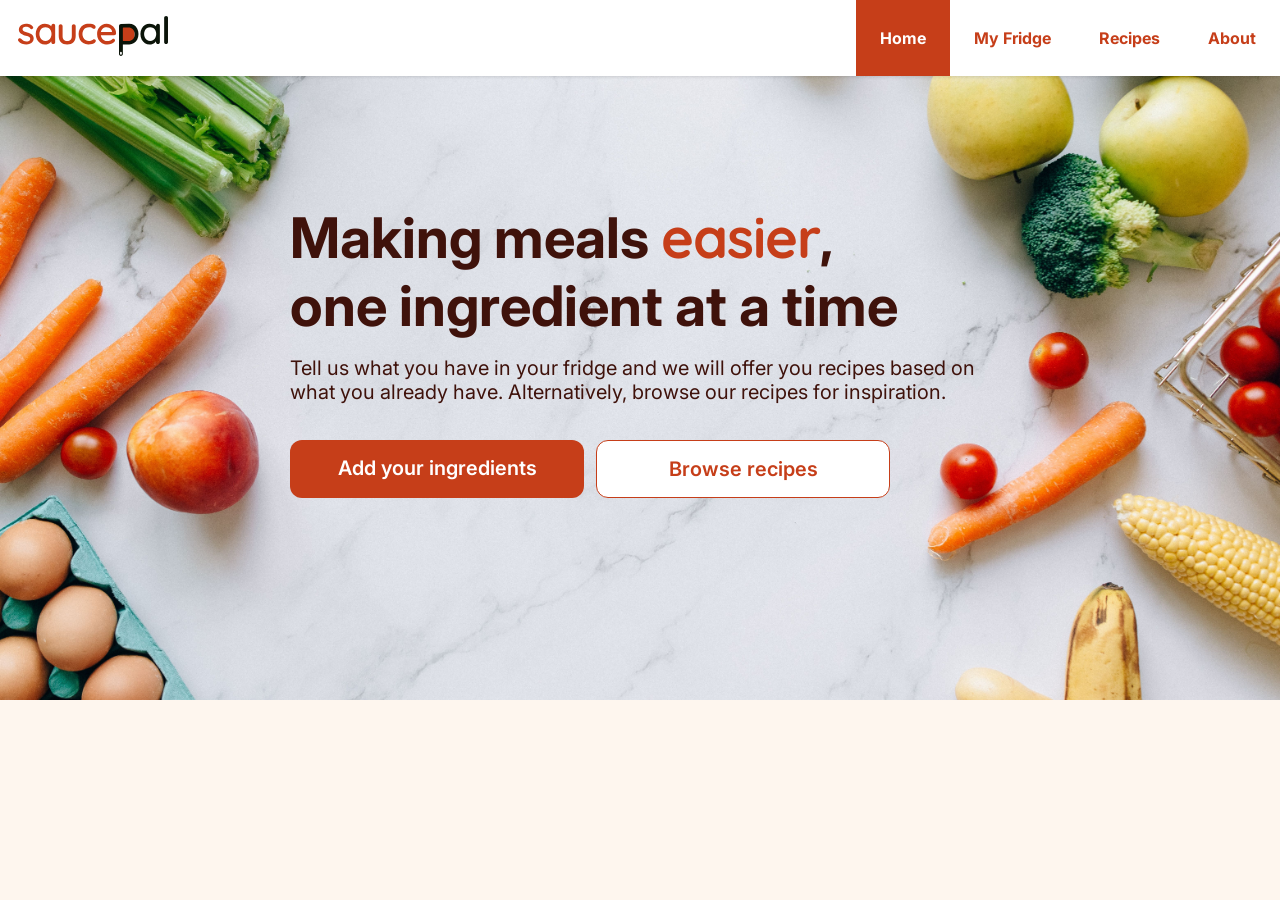
==== index.html @ d6845b82 "recipes and meal pages added and js files for these" ====
<!doctype html>
<html lang="en">
  <head>
    <link rel="preconnect" href="https://fonts.googleapis.com" />
    <link rel="preconnect" href="https://fonts.gstatic.com" crossorigin />
    <link
      href="https://fonts.googleapis.com/css2?family=Fredoka:wght@300..700&family=Inter:ital,opsz,wght@0,14..32,100..900;1,14..32,100..900&family=Patrick+Hand&family=Quicksand:wght@300..700&display=swap"
      rel="stylesheet"
    />

    <title>Saucepal</title>
    <link rel="icon" type="image/x-icon" href="images/saucepal-favicon.png" />
    <link rel="stylesheet" href="styles.css" />
    <meta name="viewport" content="width=device-width, initial-scale=1.0" />
  </head>

  <body>
    <!-- MENU -->
    <header class="menu">
      <div class="menu-container">
        <a class="logo-container" href="index.html">
          <img
            class="logo"
            src="images/saucepal-logo.svg"
            alt="Saucepal home"
          />
        </a>
        <ul class="menu-links">
          <li class="menu-element active">
            <a href="index.html" aria-current="page">Home</a>
          </li>
          <li class="menu-element menu-link">
            <a href="fridge.html">My Fridge</a>
          </li>
          <li class="menu-element">Recipes</li>
          <li class="menu-element">About</li>
        </ul>
      </div>
    </header>
    <!-- HERO BANNER -->
    <!--Image source: https://www.pexels.com/photo/assorted-fruits-and-vegetables-on-a-marble-top-8939514/-->
    <section class="hero-banner">
      <div class="hero-content">
        <h1>
          Making meals <span class="handwritten">easier</span>, <br />
          one ingredient at a time
        </h1>
        <p class="description">
          Tell us what you have in your fridge and we will offer you recipes
          based on what you already have. Alternatively, browse our recipes for
          inspiration.
        </p>
        <div class="button-container">
          <a class="primary-button" href="fridge.html">Add your ingredients</a>
          <a
            class="secondary-button"
            href="https://youtu.be/dQw4w9WgXcQ?si=JjKWwc1chNcczQUa"
            target="_blank"
            >Browse recipes</a
          >
        </div>
      </div>
    </section>
  </body>
</html>
---- styles.css ----
*,
*::before,
*::after {
  box-sizing: border-box;
  margin: 0;
  padding: 0;
}

:root {
  --page-background-color: #fef6ee;
  --white: #ffffff;
  --primary-color: #c63e19;
  --primary-darker-color: #762918;
  --primary-lighter-color: #f9d1af;
  --primary-lightest-color: #fcead8;
  --off-black: #3f120b;
  --light-gray: #dbdbdb;
  --field-bg: #fff;
  --field-border: var(--light-gray);
  --field-border-focus: #2b6cb0;
  --field-text: #1a1a1a;
  --label-text: var(--off-black);
  --error: #a22416;
  --icon-bg: var(--primary-lightest-color);
  --icon-color: var(--primary-darker-color);
}

:root[data-theme="dark"] {
  --field-bg: #21242a;
  --field-border: #4a4f58;
  --field-border-focus: #7fb0e8;
  --field-text: #eceff4;
  --label-text: #b9bec7;
  --icon-bg: #4a1d12;
  --icon-color: #f9d1af;
}

[hidden] {
  display: none !important;
}

html {
  scroll-behavior: smooth;
}

h1,
h2,
h3,
h4 {
  font-weight: 700;
}

label {
  display: block;
  margin-bottom: 0.35rem;
  font-size: 0.9rem;
  font-weight: 600;
  color: var(--label-text);
}

input,
select,
textarea {
  display: block;
  width: 100%;
  padding: 0.85rem;
  font: inherit;
  font-size: 1rem;
  color: var(--field-text);
  background: var(--field-bg);
  border: 1px solid var(--field-border);
  border-radius: 8px;
  margin-bottom: 0.35rem;
}

.input-error {
  border: 2px solid var(--error);
}

.form-intro-container {
  display: grid;
  grid-template-columns: repeat(auto-fit, minmax(180px, 1fr));
  padding: 60px 0 20px 0;
}

.fridge-svg img {
  max-width: 350px;
}

.fridge-svg {
  margin: 0 auto;
}

#fridge-count {
  margin-top: 1.5rem;
}

.fridge-header {
  display: flex;
  justify-content: space-between;
  align-items: center;
  margin-top: 1.5rem;
}

.fridge-header #fridge-count {
  margin-top: 0;
}

.fridge-header .secondary-button {
  padding: 8px 20px;
  font-size: 1rem;
}

body {
  background-color: var(--page-background-color);
  font-family: "Inter", sans-serif;
  font-weight: 400;
  font-style: normal;
  color: var(--off-black);
}

p {
  margin: 0 0 12px 0;
}

.description {
  margin: 0 0 20px 0;
  font-size: 1.25rem;
}

.form-intro p {
  margin: 12px 0 36px 0;
}

form {
  background-color: var(--white);
  width: 100%;
  border-radius: 20px 0 0 20px;
  padding: 60px;
  height: fit-content;
}

form input {
  display: block;
  width: 100%;
  box-sizing: border-box;
}

.form-error {
  color: var(--error);
  display: none;
  font-size: 0.875rem;
}

.page-header-dark {
  background-color: var(--primary-darker-color);
}

.page-header-dark .page-wrapper {
  padding-bottom: 40px;
}

.fridge-element .page-wrapper {
  padding-top: 20px;
}

.page-header-dark h1,
.page-header-dark h2,
.page-header-dark p {
  color: white;
}

.page-header-dark span {
  color: var(--primary-lighter-color);
}

.page-wrapper {
  padding: 100px;
  width: 80%;
  margin: 0 auto;
}

h1 {
  font-size: 3.5rem;
  margin-bottom: 16px;
}

a {
  text-decoration: underline;
  color: var(--primary-color);
}

a:hover {
  color: var(--primary-darker-color);
}

.button-container {
  display: grid;
  grid-template-columns: repeat(auto-fit, minmax(280px, 1fr));
  max-width: 600px;
  grid-gap: 12px;
  margin: 36px 0 0 0;
}

.error-button {
  display: inline-block;
  text-decoration: none;
  font-weight: 600;
  font-style: normal;
  text-align: center;
  padding: 8px 20px;
  background-color: var(--white);
  border-radius: 12px;
  font-size: 1rem;
  color: var(--error);
  border: 1.5px solid var(--error);
  transition: 0.6s ease;
}

.error-button:hover {
  background-color: var(--error);
  color: var(--white);
  cursor: pointer;
}

.error-button:focus-visible {
  outline: 3px solid var(--field-border-focus);
}

.primary-button {
  display: inline-block;
  text-decoration: none;
  font-weight: 600;
  font-style: normal;
  text-align: center;
  padding: 16px 36px;
  background-color: var(--primary-color);
  border-radius: 12px;
  font-size: 1.25rem;
  color: var(--white);
  border: none;
  transition: 0.6s ease;
}

.primary-button:hover {
  background-color: var(--primary-darker-color);
  color: var(--white);
  cursor: pointer;
}

.secondary-button {
  display: inline-block;
  text-decoration: none;
  font-weight: 600;
  font-style: normal;
  text-align: center;
  padding: 16px 36px;
  background-color: var(--white);
  border-radius: 12px;
  font-size: 1.25rem;
  color: var(--primary-color);
  border: 1.5px solid var(--primary-color);
  transition: 0.6s ease;
}

.secondary-button:hover {
  background-color: var(--primary-lighter-color);
  border: 1.5px solid var(--primary-darker-color);
  color: var(--primary-darker-color);
  cursor: pointer;
}

.shelf .secondary-button {
  padding: 8px 20px;
  font-size: 1rem;
}

.grid-container {
  display: grid;
  grid-template-columns: repeat(auto-fit, minmax(280px, 1fr));
  grid-gap: 24px;
  width: 100%;
}

.photo-container {
  text-align: center;
}

span.handwritten {
  font-family: "Quicksand", sans-serif;
  letter-spacing: -1px;
  color: var(--primary-color);
}

span.required {
  font-weight: 400;
  color: var(--error);
}

.menu-container {
  display: flex;
  align-items: stretch;
  justify-content: space-between;
  margin: 0 auto;
  background-color: var(--white);
  position: fixed;
  top: 0;
  z-index: 10;
  width: 100%;
  box-shadow: 0 1px 3px rgb(0 0 0 / 0.12);
}

ul.menu-links {
  align-items: center;
  display: flex;
  flex-wrap: nowrap;
  list-style-type: none;
}

/* https://www.w3schools.com/howto/howto_js_active_element.asp */

li.menu-element {
  font-weight: 700;
  font-size: 1rem;
  padding: 16px 24px;
  height: 100%;
  color: var(--primary-color);
  transition: all 0.6s ease;
  display: flex;
  align-items: center;
  cursor: pointer;
}

li.menu-element:hover,
li.menu-element.active {
  background-color: Var(--primary-color);
  color: var(--white);
}

.logo-container {
  padding: 16px 18px;
}

.logo {
  width: 150px;
}

.hero-banner {
  background-image: url("images/hero-banner.jpg");
  background-position: center;
  background-repeat: no-repeat;
  background-size: cover;
  min-height: 700px;
  padding: 100px;
  align-content: center;
}

.hero-content {
  max-width: 700px;
  margin: 0 auto;
  align-items: center;
}

.form-container {
  display: grid;
  grid-template-columns: repeat(auto-fit, minmax(300px, 1fr));
  width: 100%;
}

.media {
  position: relative;
  overflow: hidden;
  background-image: url(images/form-image.jpg);
  inset: 0;
  background-position: center;
  background-size: cover;
  border-radius: 0 20px 20px 0;
}

#animate {
  width: 150px;
  height: 80px;
  position: absolute;
  background-image: url(images/pepper.png);
  display: none;
  bottom: 0;
  left: 0;
}

.media img {
  position: relative;
  inset: 0;
  width: 100%;
  height: 100%;
  object-fit: cover;
  border-radius: 0 20px 20px 0;
}

@media (max-width: 65.5em) {
  .page-wrapper {
    padding: 60px 20px;
  }
}

@media (max-width: 73em) {
  .fridge-svg {
    display: none;
  }
}

@media (max-width: 40em) {
  form {
    border-radius: 20px;
  }
}

@media (max-width: 25em) {
  .page-wrapper {
    padding: 30px;
    width: 100%;
  }

  .hero-banner {
    padding: 20px;
    min-height: 650px;
  }
  .hero-banner {
    background-position: left;
    background-color: rgba(255, 255, 255, 0.6);
    background-blend-mode: lighten;
  }
  .hero-content {
    padding-top: 50px;
  }
  h1 {
    font-size: 2rem;
  }

  .my-fridge .page-wrapper {
    padding: 0px;
  }
  form {
    border-radius: 0px;
  }
}

/* ---------- Menu links ---------- */
li.menu-link {
  padding: 0;
}

.menu-link a {
  display: flex;
  align-items: center;
  height: 100%;
  padding: 16px 24px;
  color: inherit;
  text-decoration: none;
}

.menu-link a[aria-current="page"] {
  box-shadow: inset 0 -3px 0 var(--primary-color);
}

li.menu-element a {
  color: inherit;
  text-decoration: none;
}

.menu-link a:focus-visible,
.logo-container:focus-visible {
  outline: 3px solid var(--field-border-focus);
  outline-offset: -3px;
}

.logo-container {
  display: block;
}

.toast {
  position: fixed;
  left: 50%;
  bottom: 24px;
  z-index: 20;
  padding: 14px 24px;
  border-radius: 12px;
  background-color: var(--off-black);
  color: var(--white);
  font-weight: 600;
  box-shadow: 0 4px 12px rgb(0 0 0 / 0.2);
  opacity: 0;
  pointer-events: none;
  transform: translate(-50%, 16px);
  transition:
    opacity 0.3s ease,
    transform 0.3s ease;
}

.toast:empty {
  padding: 0;
}

.toast-visible {
  opacity: 1;
  transform: translate(-50%, 0);
}

.quick-add {
  display: grid;
  grid-template-columns: repeat(auto-fit, minmax(200px, 1fr));
  column-gap: 12px;
  align-items: start;
  padding: 24px;
  border-radius: 20px;
  grid-gap: 12px;
}

.quick-add .field {
  flex: 1;
}

.quick-add .primary-button {
  margin-top: 1.45rem;
  padding: 1rem 1.5rem;
  font-size: 1rem;
}

.shelf {
  background-color: var(--white);
  border-radius: 20px;
  padding: 24px;
  margin-top: 24px;
}

.shelf li {
  display: flex;
  justify-content: space-between;
  padding: 12px 0;
  border-bottom: 1px solid var(--light-gray);
  list-style: none;
}

@media (prefers-reduced-motion: reduce) {
  .toast {
    transition: opacity 0.3s ease;
    transform: translate(-50%, 0);
  }
}

.fridge-page .page-wrapper {
  max-width: 1100px;
  margin: 0 auto;
}

.fridge-empty {
  background-color: var(--white);
  border-radius: 20px;
  padding: 40px;
  margin-top: 1.5rem;
  text-align: center;
}

.fridge-empty h4 {
  margin-bottom: 0.5rem;
}

.fridge-empty p {
  margin: 0;
}

.icon-with-background {
  display: inline-flex;
  align-items: center;
  justify-content: center;
  width: 64px;
  height: 64px;
  border-radius: 50%;
  background-color: var(--icon-bg);
  color: var(--icon-color);
  margin-bottom: 1rem;
}

.item-icon {
  width: 40px;
  height: 40px;
  margin-bottom: 0;
  flex-shrink: 0;
}

.item-icon svg {
  width: 20px;
  height: 20px;
}

.item-info {
  display: flex;
  align-items: center;
  gap: 12px;
}

.shelf li {
  align-items: center;
}

.fridge-list {
  list-style: none;
  display: grid;
  grid-template-columns: repeat(auto-fill, minmax(260px, 1fr));
  gap: 16px;
}

.fridge-item {
  display: flex;
  flex-direction: column;
  gap: 16px;
  background-color: var(--white);
  border-radius: 20px;
  padding: 24px;
}

.fridge-item-name {
  font-size: 1.5rem;
}

.fridge-item-details {
  display: grid;
  grid-template-columns: auto 1fr;
  gap: 6px 16px;
  font-size: 0.95rem;
}

.fridge-item-details dt {
  font-weight: 600;
}

.text-button {
  align-self: flex-start;
  margin-top: auto;
  padding: 4px 0;
  background: none;
  border: none;
  font: inherit;
  font-weight: 600;
  color: var(--primary-color);
  text-decoration: underline;
  cursor: pointer;
}

.text-button:hover {
  color: var(--primary-darker-color);
}

.text-button:focus-visible,
.primary-button:focus-visible,
.secondary-button:focus-visible {
  outline: 3px solid var(--field-border-focus);
  outline-offset: 2px;
}

@media (max-width: 25em) {
  .fridge-page .page-wrapper {
    padding: 90px 20px 30px;
  }
}

.quantity-field {
  display: flex;
  border: 1px solid var(--field-border);
  border-radius: 8px;
  overflow: hidden;
  transition: 0.6s ease;
}

input:focus,
select:focus,
textarea:focus,
.quantity-field:focus-within {
  border-color: var(--field-border-focus);
  outline: 1.5px solid var(--field-border-focus);
}

.quantity-field select:hover {
  background-color: var(--primary-lightest-color);
}

.quantity-field input[type="number"],
.quantity-field select {
  border: none;
  border-radius: 0;
  margin: 0;
  box-shadow: none;
  background-color: transparent;
  font: inherit;
  transition: 0.6s ease;
}

.quantity-field input[type="number"] {
  flex: 1;
  width: auto;
  min-width: 0;
}

.quantity-field select {
  flex: 0 0 auto;
  width: auto;
  border-left: 1px solid var(--field-border);
  cursor: pointer;
}

.quantity-field input[type="number"]:focus,
.quantity-field select:focus {
  outline: none;
}

#category {
  cursor: pointer;
}

.field > input,
.field > select,
.quantity-field {
  height: 3.125rem;
}

.quantity-field input[type="number"],
.quantity-field select {
  height: 100%;
  padding-top: 0;
  padding-bottom: 0;
}

.shelf h2 {
  margin-bottom: 0.75rem;
}

.meal-image {
  width: 100%;
  max-width: 200px;
}

#clear-search {
  position: absolute;
  right: 0;
  top: 0;
}

.meal-search {
  position: relative;
}
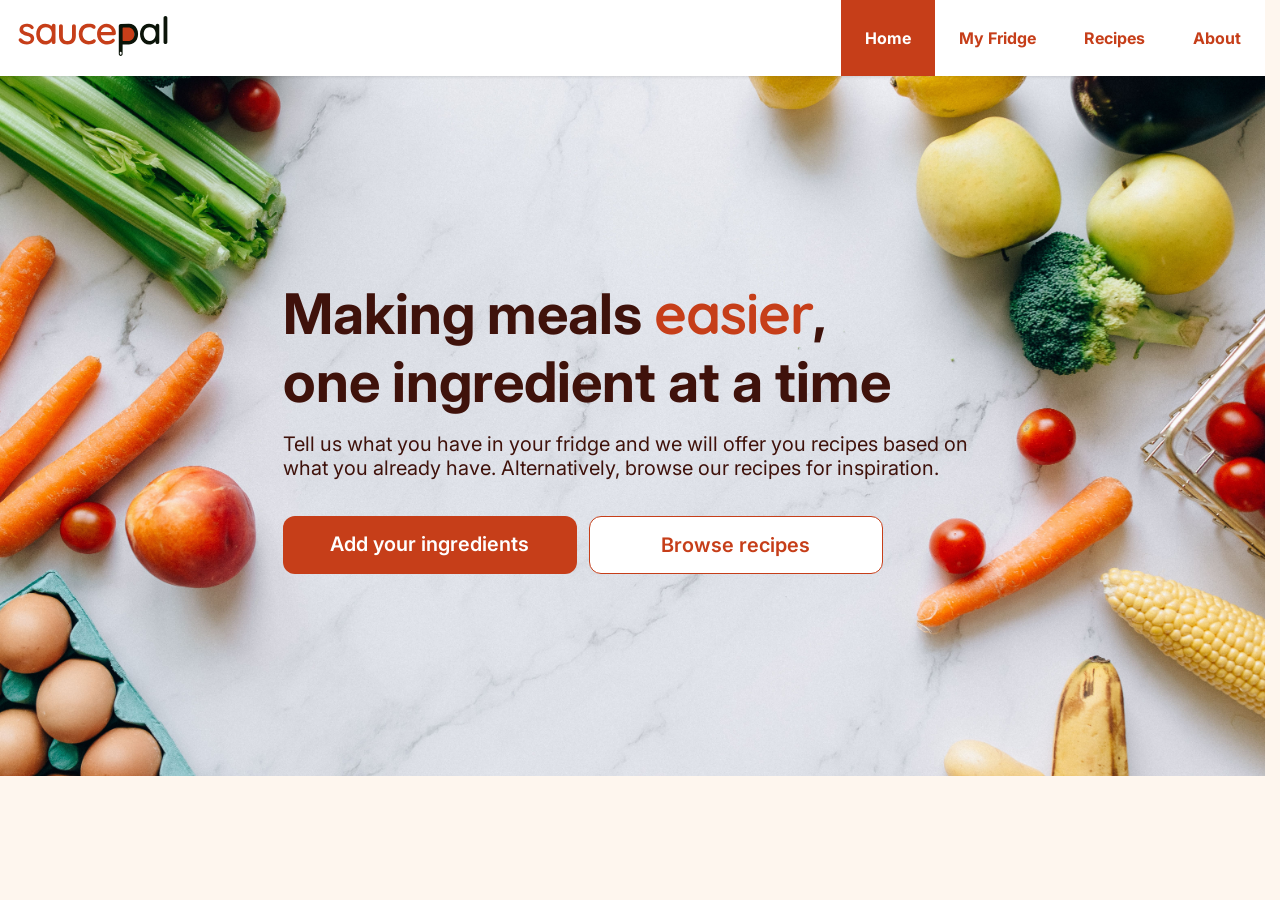
==== commit 18f7640a: "added about page and fixes some styling issues" ====
--- a/index.html
+++ b/index.html
@@ -29,11 +29,15 @@
           <li class="menu-element active">
             <a href="index.html" aria-current="page">Home</a>
           </li>
-          <li class="menu-element menu-link">
+          <li class="menu-element">
             <a href="fridge.html">My Fridge</a>
           </li>
-          <li class="menu-element">Recipes</li>
-          <li class="menu-element">About</li>
+          <li class="menu-element">
+            <a href="recipes.html">Recipes</a>
+          </li>
+          <li class="menu-element">
+            <a href="about.html">About</a>
+          </li>
         </ul>
       </div>
     </header>
--- a/styles.css
+++ b/styles.css
@@ -41,6 +41,8 @@
 
 html {
   scroll-behavior: smooth;
+  scrollbar-gutter: stable;
+  scroll-padding-top: 5rem;
 }
 
 h1,
@@ -297,29 +299,28 @@
   color: var(--error);
 }
 
+.menu {
+  position: sticky;
+  top: 0;
+  z-index: 10;
+}
+
 .menu-container {
   display: flex;
   align-items: stretch;
   justify-content: space-between;
-  margin: 0 auto;
   background-color: var(--white);
-  position: fixed;
-  top: 0;
-  z-index: 10;
-  width: 100%;
   box-shadow: 0 1px 3px rgb(0 0 0 / 0.12);
 }
 
-ul.menu-links {
-  align-items: center;
+.menu-links {
+  align-items: stretch;
   display: flex;
   flex-wrap: nowrap;
   list-style-type: none;
 }
 
-/* https://www.w3schools.com/howto/howto_js_active_element.asp */
-
-li.menu-element {
+.menu-element a {
   font-weight: 700;
   font-size: 1rem;
   padding: 16px 24px;
@@ -329,11 +330,13 @@
   display: flex;
   align-items: center;
   cursor: pointer;
-}
-
-li.menu-element:hover,
-li.menu-element.active {
-  background-color: Var(--primary-color);
+  text-decoration: none;
+}
+
+.menu-element a:hover,
+.menu-element a:focus-visible,
+.menu-element.active a {
+  background-color: var(--primary-color);
   color: var(--white);
 }
 
@@ -343,6 +346,7 @@
 
 .logo {
   width: 150px;
+  height: 40px;
 }
 
 .hero-banner {
@@ -460,11 +464,6 @@
 
 .menu-link a[aria-current="page"] {
   box-shadow: inset 0 -3px 0 var(--primary-color);
-}
-
-li.menu-element a {
-  color: inherit;
-  text-decoration: none;
 }
 
 .menu-link a:focus-visible,
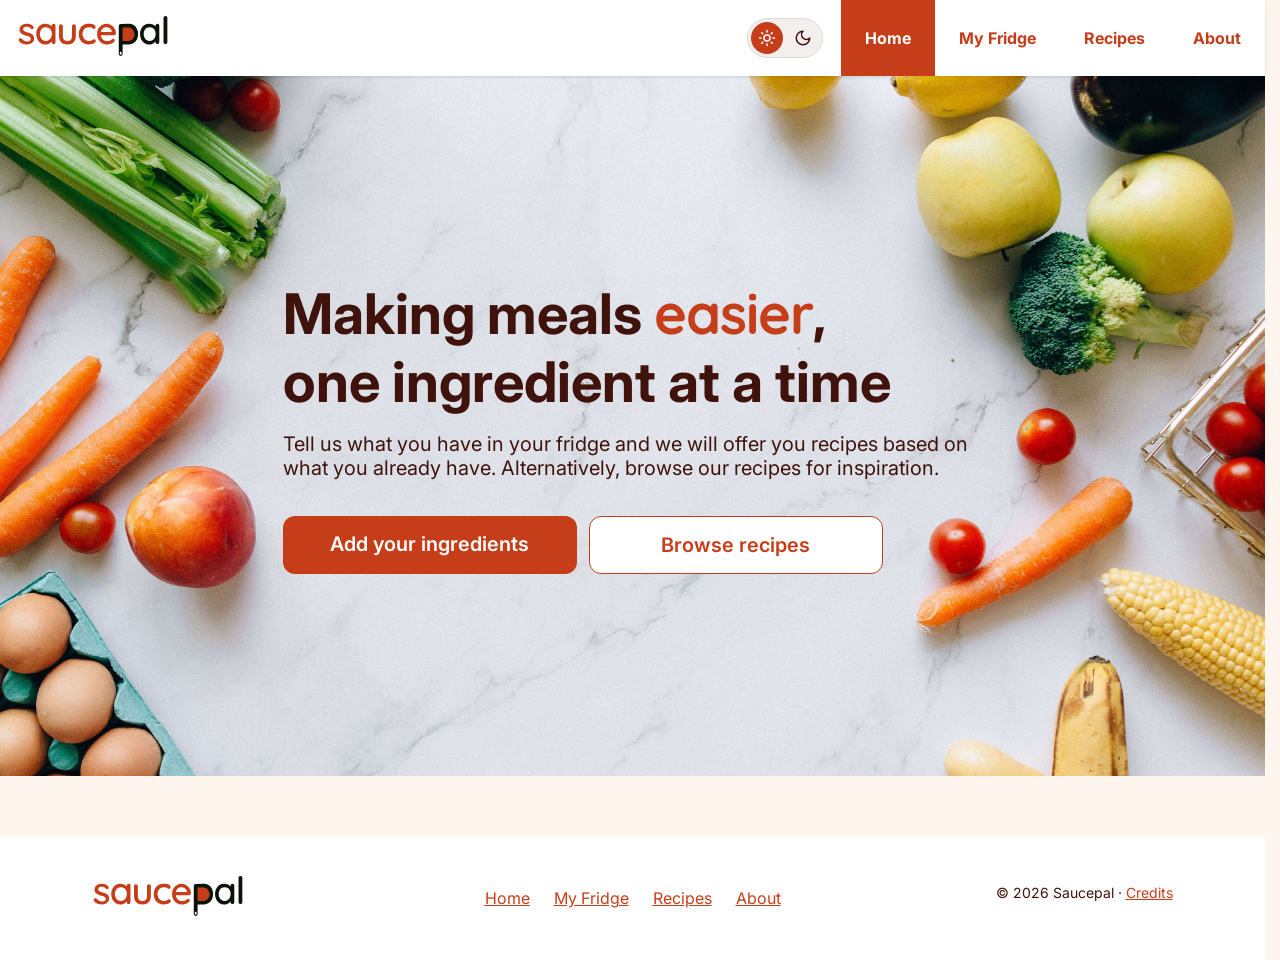
==== commit 93c19d38: "added dark mode" ====
--- a/index.html
+++ b/index.html
@@ -10,6 +10,7 @@
 
     <title>Saucepal</title>
     <link rel="icon" type="image/x-icon" href="images/saucepal-favicon.png" />
+    <script src="shared.js"></script>
     <link rel="stylesheet" href="styles.css" />
     <meta name="viewport" content="width=device-width, initial-scale=1.0" />
   </head>
@@ -20,12 +21,67 @@
       <div class="menu-container">
         <a class="logo-container" href="index.html">
           <img
-            class="logo"
+            class="logo logo-light"
             src="images/saucepal-logo.svg"
-            alt="Saucepal home"
+            alt="Saucepal"
+          />
+          <img
+            class="logo logo-dark"
+            src="images/saucepal-logo-dark.svg"
+            alt="Saucepal"
           />
         </a>
         <ul class="menu-links">
+          <!--light / dark mode switch-->
+          <button
+            type="button"
+            id="theme-toggle"
+            class="theme-toggle"
+            role="switch"
+            aria-checked="false"
+            aria-label="Dark mode"
+          >
+            <span class="toggle-icon icon-sun">
+              <svg
+                xmlns="http://www.w3.org/2000/svg"
+                width="18"
+                height="18"
+                viewBox="0 0 24 24"
+                fill="none"
+                stroke="currentColor"
+                stroke-width="2"
+                stroke-linecap="round"
+                stroke-linejoin="round"
+                aria-hidden="true"
+              >
+                <circle cx="12" cy="12" r="4" />
+                <path d="M12 2v2" />
+                <path d="M12 20v2" />
+                <path d="m4.93 4.93 1.41 1.41" />
+                <path d="m17.66 17.66 1.41 1.41" />
+                <path d="M2 12h2" />
+                <path d="M20 12h2" />
+                <path d="m6.34 17.66-1.41 1.41" />
+                <path d="m19.07 4.93-1.41 1.41" />
+              </svg>
+            </span>
+            <span class="toggle-icon icon-moon">
+              <svg
+                xmlns="http://www.w3.org/2000/svg"
+                width="18"
+                height="18"
+                viewBox="0 0 24 24"
+                fill="none"
+                stroke="currentColor"
+                stroke-width="2"
+                stroke-linecap="round"
+                stroke-linejoin="round"
+                aria-hidden="true"
+              >
+                <path d="M12 3a6 6 0 0 0 9 9 9 9 0 1 1-9-9Z" />
+              </svg>
+            </span>
+          </button>
           <li class="menu-element active">
             <a href="index.html" aria-current="page">Home</a>
           </li>
@@ -65,5 +121,34 @@
         </div>
       </div>
     </section>
+    <footer class="site-footer">
+      <div class="page-wrapper footer-content">
+        <div>
+          <img
+            class="logo logo-light"
+            src="images/saucepal-logo.svg"
+            alt="Saucepal"
+          />
+          <img
+            class="logo logo-dark"
+            src="images/saucepal-logo-dark.svg"
+            alt="Saucepal"
+          />
+        </div>
+
+        <nav aria-label="Footer">
+          <ul class="footer-links">
+            <li><a href="index.html">Home</a></li>
+            <li><a href="fridge.html">My Fridge</a></li>
+            <li><a href="recipes.html">Recipes</a></li>
+            <li><a href="about.html">About</a></li>
+          </ul>
+        </nav>
+
+        <p class="footer-credits">
+          © 2026 Saucepal · <a href="about.html#credits">Credits</a>
+        </p>
+      </div>
+    </footer>
   </body>
 </html>
--- a/styles.css
+++ b/styles.css
@@ -13,6 +13,8 @@
   --primary-darker-color: #762918;
   --primary-lighter-color: #f9d1af;
   --primary-lightest-color: #fcead8;
+  --primary-gray: #ede3e0;
+  --primary-lightest-gray: #f4efee;
   --off-black: #3f120b;
   --light-gray: #dbdbdb;
   --field-bg: #fff;
@@ -23,16 +25,65 @@
   --error: #a22416;
   --icon-bg: var(--primary-lightest-color);
   --icon-color: var(--primary-darker-color);
+  --page-bg: var(--page-background-color);
+  --surface: var(--white);
+  --text: var(--off-black);
+  --link: var(--primary-color);
+  --link-hover: var(--primary-darker-color);
+  --border: var(--light-gray);
+  --muted-surface: var(--primary-lightest-gray);
+  --hover-surface: var(--primary-lightest-color);
+  --toast-bg: var(--off-black);
+  --toast-text: var(--white);
+  --image-placeholder: var(--primary-gray);
+}
+
+@media (prefers-color-scheme: dark) {
+  :root:not([data-theme="light"]) {
+    color-scheme: dark;
+    --page-bg: #1c1210;
+    --surface: #2a1c18;
+    --muted-surface: #23171a;
+    --hover-surface: #3a2620;
+    --text: #f4e9e4;
+    --link: #f2865f;
+    --link-hover: #f9d1af;
+    --border: #4a3a35;
+    --error: #ff8a80;
+    --field-bg: #1f1512;
+    --field-border: #5a4741;
+    --field-border-focus: #7fb0e8;
+    --field-text: #f4e9e4;
+    --label-text: #e3d6d1;
+    --icon-bg: #4a1d12;
+    --icon-color: #f9d1af;
+    --toast-bg: #f4e9e4;
+    --toast-text: #3f120b;
+    --image-placeholder: #3a2620;
+  }
 }
 
 :root[data-theme="dark"] {
-  --field-bg: #21242a;
-  --field-border: #4a4f58;
+  color-scheme: dark;
+  --page-bg: #1c1210;
+  --surface: #2a1c18;
+  --muted-surface: #23171a;
+  --hover-surface: #3a2620;
+  --text: #f4e9e4;
+  --link: #f2865f;
+  --link-hover: #f9d1af;
+  --border: #4a3a35;
+  --error: #ff8a80;
+  --field-bg: #1f1512;
+  --field-border: #5a4741;
   --field-border-focus: #7fb0e8;
-  --field-text: #eceff4;
-  --label-text: #b9bec7;
+  --field-text: #f4e9e4;
+  --label-text: #e3d6d1;
   --icon-bg: #4a1d12;
   --icon-color: #f9d1af;
+  --toast-bg: #f4e9e4;
+  --toast-text: #3f120b;
+  --image-placeholder: #3a2620;
 }
 
 [hidden] {
@@ -82,14 +133,14 @@
 .form-intro-container {
   display: grid;
   grid-template-columns: repeat(auto-fit, minmax(180px, 1fr));
-  padding: 60px 0 20px 0;
-}
-
-.fridge-svg img {
-  max-width: 350px;
-}
-
-.fridge-svg {
+  padding: 30px 0 20px 0;
+}
+
+.header-svg img {
+  max-width: 250px;
+}
+
+.header-svg {
   margin: 0 auto;
 }
 
@@ -101,7 +152,6 @@
   display: flex;
   justify-content: space-between;
   align-items: center;
-  margin-top: 1.5rem;
 }
 
 .fridge-header #fridge-count {
@@ -114,11 +164,11 @@
 }
 
 body {
-  background-color: var(--page-background-color);
+  background-color: var(--page-bg);
   font-family: "Inter", sans-serif;
   font-weight: 400;
   font-style: normal;
-  color: var(--off-black);
+  color: var(--text);
 }
 
 p {
@@ -131,11 +181,11 @@
 }
 
 .form-intro p {
-  margin: 12px 0 36px 0;
+  margin: 12px 0;
 }
 
 form {
-  background-color: var(--white);
+  background-color: var(--surface);
   width: 100%;
   border-radius: 20px 0 0 20px;
   padding: 60px;
@@ -158,8 +208,8 @@
   background-color: var(--primary-darker-color);
 }
 
-.page-header-dark .page-wrapper {
-  padding-bottom: 40px;
+.page-header-light {
+  background-color: var(--muted-surface);
 }
 
 .fridge-element .page-wrapper {
@@ -176,10 +226,12 @@
   color: var(--primary-lighter-color);
 }
 
-.page-wrapper {
-  padding: 100px;
-  width: 80%;
+.page-wrapper,
+.category-wrapper {
+  width: 100%;
+  max-width: 1200px;
   margin: 0 auto;
+  padding: 40px clamp(20px, 5vw, 60px);
 }
 
 h1 {
@@ -189,11 +241,11 @@
 
 a {
   text-decoration: underline;
-  color: var(--primary-color);
+  color: var(--link);
 }
 
 a:hover {
-  color: var(--primary-darker-color);
+  color: var(--link-hover);
 }
 
 .button-container {
@@ -211,7 +263,7 @@
   font-style: normal;
   text-align: center;
   padding: 8px 20px;
-  background-color: var(--white);
+  background-color: var(--surface);
   border-radius: 12px;
   font-size: 1rem;
   color: var(--error);
@@ -221,7 +273,7 @@
 
 .error-button:hover {
   background-color: var(--error);
-  color: var(--white);
+  color: var(--surface);
   cursor: pointer;
 }
 
@@ -257,18 +309,18 @@
   font-style: normal;
   text-align: center;
   padding: 16px 36px;
-  background-color: var(--white);
+  background-color: var(--surface);
   border-radius: 12px;
   font-size: 1.25rem;
-  color: var(--primary-color);
-  border: 1.5px solid var(--primary-color);
+  color: var(--link);
+  border: 1.5px solid var(--link);
   transition: 0.6s ease;
 }
 
 .secondary-button:hover {
-  background-color: var(--primary-lighter-color);
-  border: 1.5px solid var(--primary-darker-color);
-  color: var(--primary-darker-color);
+  background-color: var(--hover-surface);
+  border: 1.5px solid var(--link-hover);
+  color: var(--link-hover);
   cursor: pointer;
 }
 
@@ -288,10 +340,19 @@
   text-align: center;
 }
 
-span.handwritten {
+span.handwritten,
+.handwritten {
   font-family: "Quicksand", sans-serif;
   letter-spacing: -1px;
-  color: var(--primary-color);
+  color: var(--link);
+}
+
+.meal-name-handwritten {
+  text-transform: uppercase;
+  font-size: 3rem;
+  font-family: "Quicksand", sans-serif;
+  letter-spacing: -1px;
+  color: var(--link);
 }
 
 span.required {
@@ -309,7 +370,7 @@
   display: flex;
   align-items: stretch;
   justify-content: space-between;
-  background-color: var(--white);
+  background-color: var(--surface);
   box-shadow: 0 1px 3px rgb(0 0 0 / 0.12);
 }
 
@@ -325,7 +386,7 @@
   font-size: 1rem;
   padding: 16px 24px;
   height: 100%;
-  color: var(--primary-color);
+  color: var(--link);
   transition: all 0.6s ease;
   display: flex;
   align-items: center;
@@ -400,14 +461,189 @@
   border-radius: 0 20px 20px 0;
 }
 
-@media (max-width: 65.5em) {
-  .page-wrapper {
-    padding: 60px 20px;
-  }
+.item-actions {
+  display: flex;
+  align-items: center;
+  gap: 12px;
+  flex-shrink: 0;
+}
+
+.breadcrumb {
+  padding: 0 0.5rem;
+  font-size: 0.875rem;
+}
+
+.breadcrumb ol {
+  display: flex;
+  flex-wrap: wrap;
+  list-style: none;
+  margin: 0;
+  padding: 0;
+  align-items: end;
+}
+
+.breadcrumb li:not(:last-child)::after {
+  content: "";
+  display: inline-block;
+  width: 1em;
+  height: 1em;
+  margin: 0 0.25rem;
+  vertical-align: middle;
+  background-color: currentColor;
+  -webkit-mask: url("data:image/svg+xml,%3Csvg xmlns='http://www.w3.org/2000/svg' viewBox='0 0 24 24' fill='none' stroke='black' stroke-width='2' stroke-linecap='round' stroke-linejoin='round'%3E%3Cpath d='m9 18 6-6-6-6'/%3E%3C/svg%3E")
+    no-repeat center / contain;
+  mask: url("data:image/svg+xml,%3Csvg xmlns='http://www.w3.org/2000/svg' viewBox='0 0 24 24' fill='none' stroke='black' stroke-width='2' stroke-linecap='round' stroke-linejoin='round'%3E%3Cpath d='m9 18 6-6-6-6'/%3E%3C/svg%3E")
+    no-repeat center / contain;
+}
+
+.breadcrumb a {
+  text-decoration: underline;
+  font-weight: 400;
+  color: var(--link);
+}
+
+.breadcrumb span {
+  font-weight: 700;
+}
+
+.breadcrumb a:hover {
+  color: var(--link-hover);
+}
+
+.section-title {
+  margin-bottom: 20px;
+  text-transform: capitalize;
+}
+
+.category-list {
+  display: grid;
+  grid-template-columns: repeat(auto-fill, minmax(250px, 1fr));
+  margin: 0 auto;
+  grid-gap: 20px;
+}
+
+.category-list a {
+  display: block;
+  text-decoration: none;
+  border-radius: 20px;
+}
+
+.category-list a:focus-visible {
+  outline: 3px solid var(--field-border-focus);
+  outline-offset: 3px;
+}
+
+.category-list a:focus-visible img {
+  transform: scale(1.05);
+}
+
+.category-image {
+  overflow: hidden;
+}
+
+.category-card {
+  height: 100%;
+  display: flex;
+  flex-direction: column;
+  background-color: var(--surface);
+  border-radius: 20px;
+  overflow: hidden;
+  text-align: center;
+  box-shadow: rgba(0, 0, 0, 0.05) 0px 1px 2px 0px;
+  transition: box-shadow 0.6s ease;
+  isolation: isolate;
+  transform: translateZ(0);
+}
+
+.category-card img {
+  width: 100%;
+  aspect-ratio: 4 / 3;
+  object-fit: cover;
+  display: block;
+  background-color: var(--image-placeholder);
+  transition: transform 0.6s ease;
+  will-change: transform;
+  backface-visibility: hidden;
+}
+
+.category-card:hover img,
+.category-list a:focus-visible img {
+  transform: scale(1.05);
+}
+
+.category-card:hover {
+  box-shadow: rgba(0, 0, 0, 0.1) 0px 4px 12px;
+}
+
+.category-card h3 {
+  flex: 1;
+  display: flex;
+  align-items: center;
+  justify-content: center;
+  margin: 0;
+  padding: 16px;
+  color: var(--text);
+}
+
+.meal {
+  background-color: var(--surface);
+  border-radius: 20px;
+  text-align: center;
+  overflow: hidden;
+  transition: transform 0.6s ease;
+  box-shadow: rgba(0, 0, 0, 0.05) 0px 1px 2px 0px;
+  height: 100%;
+  display: flex;
+  flex-direction: column;
+}
+
+.meal h3 {
+  color: var(--text);
+  padding: 24px;
+  flex: 1;
+  display: flex;
+  align-items: center;
+  justify-content: center;
+  margin: 0;
+}
+
+.meal-image {
+  overflow: hidden;
+  border-radius: 20px 20px 0 0;
+}
+
+.meal img {
+  width: 100%;
+  display: block;
+  transition: transform 0.6s ease;
+  background-color: var(--image-placeholder);
+  aspect-ratio: 3 / 2;
+  object-fit: cover;
+}
+
+.meal:hover img {
+  transform: scale(1.05);
+}
+
+.meal:hover {
+  box-shadow: rgba(0, 0, 0, 0.1) 0px 4px 12px;
+  transition: transform 0.6s ease;
+}
+
+.page-header-dark .breadcrumb a {
+  color: var(--white);
+}
+
+.page-header-dark .breadcrumb a:hover {
+  color: var(--primary-lighter-color);
+}
+
+.page-header-dark .breadcrumb li:not(:last-child)::after {
+  color: var(--white);
 }
 
 @media (max-width: 73em) {
-  .fridge-svg {
+  .header-svg {
     display: none;
   }
 }
@@ -419,11 +655,6 @@
 }
 
 @media (max-width: 25em) {
-  .page-wrapper {
-    padding: 30px;
-    width: 100%;
-  }
-
   .hero-banner {
     padding: 20px;
     min-height: 650px;
@@ -483,8 +714,8 @@
   z-index: 20;
   padding: 14px 24px;
   border-radius: 12px;
-  background-color: var(--off-black);
-  color: var(--white);
+  background-color: var(--toast-bg);
+  color: var(--toast-text);
   font-weight: 600;
   box-shadow: 0 4px 12px rgb(0 0 0 / 0.2);
   opacity: 0;
@@ -524,8 +755,25 @@
   font-size: 1rem;
 }
 
+.search-box {
+  display: grid;
+  grid-template-columns: 1fr auto;
+  column-gap: 12px;
+  align-items: start;
+  padding: 24px;
+  border-radius: 20px;
+  grid-gap: 12px;
+  background-color: var(--surface);
+}
+
+.search-box .primary-button {
+  padding: 1rem 1.5rem;
+  font-size: 1rem;
+  min-width: 100px;
+}
+
 .shelf {
-  background-color: var(--white);
+  background-color: var(--surface);
   border-radius: 20px;
   padding: 24px;
   margin-top: 24px;
@@ -535,15 +783,34 @@
   display: flex;
   justify-content: space-between;
   padding: 12px 0;
-  border-bottom: 1px solid var(--light-gray);
+  border-bottom: 1px solid var(--border);
   list-style: none;
 }
 
 @media (prefers-reduced-motion: reduce) {
+  html {
+    scroll-behavior: auto;
+  }
+
   .toast {
     transition: opacity 0.3s ease;
     transform: translate(-50%, 0);
   }
+
+  .category-card:hover img,
+  .category-list a:focus-visible img,
+  .meal:hover img {
+    transform: none;
+  }
+
+  .category-card img,
+  .meal img {
+    transition: none;
+  }
+  .toast {
+    transition: opacity 0.3s ease;
+    transform: translate(-50%, 0);
+  }
 }
 
 .fridge-page .page-wrapper {
@@ -551,20 +818,25 @@
   margin: 0 auto;
 }
 
-.fridge-empty {
-  background-color: var(--white);
+.empty-state {
+  background-color: var(--surface);
   border-radius: 20px;
   padding: 40px;
+  text-align: center;
   margin-top: 1.5rem;
-  text-align: center;
-}
-
-.fridge-empty h4 {
+}
+
+.empty-state h2 {
   margin-bottom: 0.5rem;
 }
 
-.fridge-empty p {
+.empty-state p {
   margin: 0;
+}
+
+.header-tagline {
+  font-weight: 700;
+  font-size: 1.25rem;
 }
 
 .icon-with-background {
@@ -612,7 +884,7 @@
   display: flex;
   flex-direction: column;
   gap: 16px;
-  background-color: var(--white);
+  background-color: var(--surface);
   border-radius: 20px;
   padding: 24px;
 }
@@ -640,13 +912,13 @@
   border: none;
   font: inherit;
   font-weight: 600;
-  color: var(--primary-color);
+  color: var(--link);
   text-decoration: underline;
   cursor: pointer;
 }
 
 .text-button:hover {
-  color: var(--primary-darker-color);
+  color: var(--link-hover);
 }
 
 .text-button:focus-visible,
@@ -679,7 +951,7 @@
 }
 
 .quantity-field select:hover {
-  background-color: var(--primary-lightest-color);
+  background-color: var(--hover-surface);
 }
 
 .quantity-field input[type="number"],
@@ -728,21 +1000,396 @@
   padding-bottom: 0;
 }
 
-.shelf h2 {
+.shelf h3 {
   margin-bottom: 0.75rem;
-}
-
-.meal-image {
-  width: 100%;
-  max-width: 200px;
 }
 
 #clear-search {
   position: absolute;
-  right: 0;
-  top: 0;
+  right: 1%;
+  top: 50%;
+  transform: translateY(-50%);
+  padding: 8px;
+  display: flex;
+  background: none;
+  border: none;
+  color: inherit;
+  cursor: pointer;
+  line-height: 0;
+  border-radius: 12px;
+  transition: 0.6s ease;
+}
+
+#clear-search:hover {
+  background-color: var(--hover-surface);
+  transition: 0.6s ease;
+}
+
+#clear-search svg {
+  display: block;
 }
 
 .meal-search {
   position: relative;
-}
+  flex: 1;
+}
+
+#text-search {
+  width: 100%;
+  padding-right: 44px;
+  box-sizing: border-box;
+  display: block;
+  margin: 0;
+}
+
+.my-new-list {
+  display: grid;
+  grid-template-columns: repeat(auto-fit, minmax(250px, 1fr));
+  grid-gap: 20px;
+  width: 100%;
+}
+
+.my-new-list a {
+  text-decoration: none;
+  display: block;
+}
+
+.skip-link {
+  position: absolute;
+  left: 50%;
+  top: -100px;
+  transform: translateX(-50%);
+  z-index: 30;
+  padding: 12px 16px;
+  background-color: var(--surface);
+  color: var(--link);
+  font-weight: 600;
+  border-radius: 8px;
+  box-shadow: 0 4px 12px rgb(0 0 0 / 0.2);
+}
+
+.skip-link:focus {
+  top: 12px;
+  outline: 3px solid var(--field-border-focus);
+  outline-offset: 2px;
+}
+
+.ingredient-list {
+  display: grid;
+  list-style: none;
+}
+
+.recipe-ingredient {
+  display: flex;
+  align-items: center;
+  gap: 12px;
+  padding: 8px 0;
+  border-bottom: 1px solid var(--border);
+}
+
+.recipe-ingredient:last-child {
+  border-bottom: none;
+}
+
+.recipe-ingredient img {
+  width: 40px;
+  height: 40px;
+  object-fit: contain;
+  flex-shrink: 0;
+}
+
+.ingredient-name {
+  flex: 1;
+}
+
+.ingredient-measure {
+  text-align: right;
+  font-weight: 600;
+}
+
+.ingredient-list {
+  display: grid;
+  list-style: none;
+}
+
+.recipe-header {
+  display: grid;
+  grid-template-columns: repeat(2, minmax(0, 1fr));
+  margin: 30px 0;
+  grid-gap: 24px;
+}
+
+.meal-main-photo {
+  position: relative;
+  border-radius: 15px;
+  overflow: hidden;
+  background-color: var(--image-placeholder);
+}
+
+.meal-main-photo img {
+  position: absolute;
+  inset: 0;
+  width: 100%;
+  height: 100%;
+  object-fit: cover;
+}
+
+.recipe-header-content {
+  display: flex;
+  flex-direction: column;
+  justify-content: center;
+  gap: 24px;
+}
+
+.recipe-header-content iframe {
+  width: 100%;
+  height: auto;
+  aspect-ratio: 16 / 9;
+  border-radius: 15px;
+  display: block;
+}
+
+@media (max-width: 50em) {
+  .recipe-header {
+    grid-template-columns: 1fr;
+  }
+
+  .meal-main-photo {
+    aspect-ratio: 4 / 3;
+  }
+}
+
+.recipe {
+  white-space: pre-line;
+}
+
+#meal-body {
+  display: grid;
+  gap: 24px;
+}
+
+.recipe-card {
+  background-color: var(--surface);
+  border-radius: 20px;
+  padding: 32px;
+  box-shadow: rgba(0, 0, 0, 0.05) 0px 1px 2px 0px;
+}
+
+.recipe-card h2 {
+  margin-bottom: 16px;
+}
+
+.site-footer {
+  background-color: var(--surface);
+  color: var(--text);
+  margin-top: 60px;
+}
+
+.footer-content {
+  display: grid;
+  grid-template-columns: 1fr auto 1fr;
+  gap: 32px;
+  align-items: center;
+}
+
+.site-footer a {
+  color: var(--link);
+  transition: 0.6s ease;
+}
+
+.site-footer a:hover {
+  color: var(--link-hover);
+}
+
+.footer-links {
+  list-style: none;
+  display: flex;
+  flex-wrap: wrap;
+  justify-content: center;
+  gap: 8px 24px;
+}
+
+.footer-credits {
+  font-size: 0.875rem;
+  justify-self: end;
+  text-align: right;
+}
+
+@media (max-width: 40em) {
+  .footer-content {
+    grid-template-columns: 1fr;
+    justify-items: start;
+    text-align: left;
+  }
+
+  .footer-links {
+    flex-direction: column;
+    align-items: flex-start;
+    gap: 8px;
+  }
+
+  .footer-credits {
+    justify-self: start;
+    text-align: left;
+  }
+}
+
+.dialog {
+  margin: auto;
+  max-width: 420px;
+  width: calc(100% - 40px);
+  padding: 32px;
+  border: none;
+  border-radius: 20px;
+  background-color: var(--surface);
+  color: var(--text);
+  box-shadow: 0 8px 24px rgb(0 0 0 / 0.2);
+}
+
+.dialog::backdrop {
+  background-color: rgb(63 18 11 / 0.5);
+}
+
+.dialog h2 {
+  font-size: 1.5rem;
+  margin-bottom: 0.75rem;
+}
+
+.dialog-actions {
+  display: flex;
+  justify-content: flex-end;
+  gap: 12px;
+  margin-top: 24px;
+}
+
+.dialog .secondary-button {
+  padding: 8px 20px;
+  font-size: 1rem;
+}
+
+/* ---------- Logo swap for dark mode ---------- */
+.logo-dark {
+  display: none;
+}
+
+@media (prefers-color-scheme: dark) {
+  :root:not([data-theme="light"]) .logo-light {
+    display: none;
+  }
+  :root:not([data-theme="light"]) .logo-dark {
+    display: block;
+  }
+}
+
+:root[data-theme="dark"] .logo-light {
+  display: none;
+}
+
+:root[data-theme="dark"] .logo-dark {
+  display: block;
+}
+
+/* ---------- Theme toggle ---------- */
+.theme-toggle {
+  position: relative;
+  align-self: center;
+  display: inline-flex;
+  align-items: center;
+  justify-content: space-between;
+  width: 76px;
+  height: 40px;
+  margin: 0 18px;
+  padding: 0 3px;
+  background-color: var(--muted-surface);
+  border: 1.5px solid var(--border);
+  border-radius: 999px;
+  cursor: pointer;
+  transition: 0.6s ease;
+}
+
+/* the sliding thumb */
+.theme-toggle::before {
+  content: "";
+  position: absolute;
+  top: 50%;
+  left: 3px;
+  width: 32px;
+  height: 32px;
+  border-radius: 50%;
+  background-color: var(--primary-color);
+  transform: translate(0, -50%);
+}
+
+/* only animate once the starting position has been set */
+.theme-toggle.is-ready::before {
+  transition: transform 0.3s ease;
+}
+
+.theme-toggle[aria-checked="true"]::before {
+  transform: translate(35px, -50%);
+}
+
+.toggle-icon {
+  position: relative;
+  z-index: 1;
+  display: flex;
+  align-items: center;
+  justify-content: center;
+  width: 32px;
+  height: 32px;
+  color: var(--text);
+}
+
+.theme-toggle.is-ready .toggle-icon {
+  transition: color 0.3s ease;
+}
+
+.toggle-icon svg {
+  display: block;
+}
+
+/* active icon sits on the thumb, so it turns white */
+.theme-toggle[aria-checked="false"] .icon-sun,
+.theme-toggle[aria-checked="true"] .icon-moon {
+  color: var(--white);
+}
+
+.theme-toggle:hover {
+  border-color: var(--link);
+}
+
+.theme-toggle:focus-visible {
+  outline: 3px solid var(--field-border-focus);
+  outline-offset: 2px;
+}
+
+@media (prefers-reduced-motion: reduce) {
+  .theme-toggle.is-ready::before,
+  .theme-toggle.is-ready .toggle-icon {
+    transition: none;
+  }
+}
+
+@media (prefers-color-scheme: dark) {
+  :root:not([data-theme="light"]) .hero-banner {
+    background-image: url("images/hero-banner-dark.jpg");
+  }
+}
+
+:root[data-theme="dark"] .hero-banner {
+  background-image: url("images/hero-banner-dark.jpg");
+}
+
+@media (max-width: 25em) {
+  :root[data-theme="dark"] .hero-banner {
+    background-color: rgb(28 18 16 / 0.6);
+    background-blend-mode: darken;
+  }
+}
+
+@media (max-width: 25em) and (prefers-color-scheme: dark) {
+  :root:not([data-theme="light"]) .hero-banner {
+    background-color: rgb(28 18 16 / 0.6);
+    background-blend-mode: darken;
+  }
+}
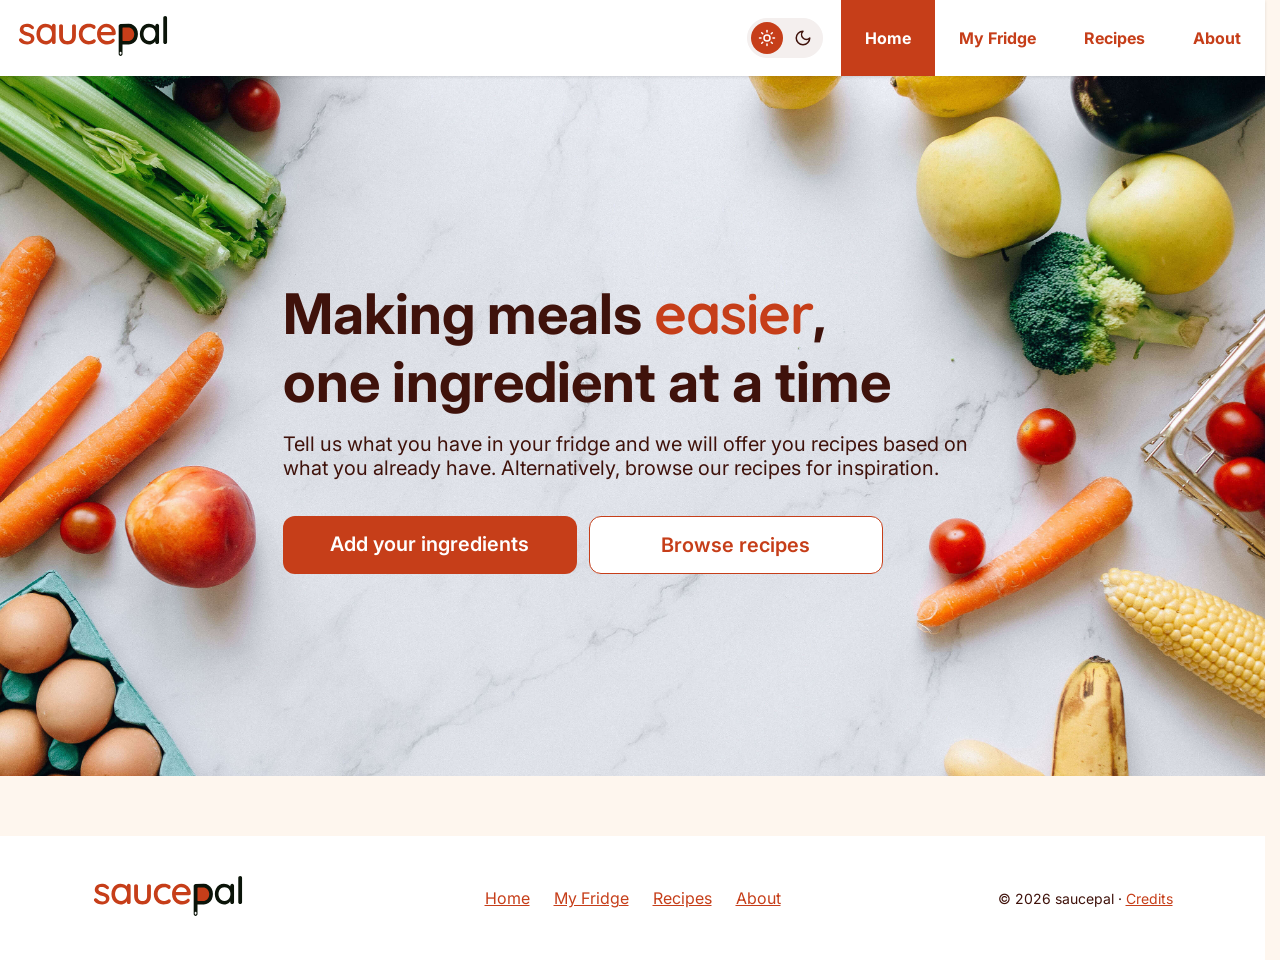
==== commit e134227b: "added expiry date and fixed css" ====
--- a/index.html
+++ b/index.html
@@ -8,7 +8,7 @@
       rel="stylesheet"
     />
 
-    <title>Saucepal</title>
+    <title>saucepal</title>
     <link rel="icon" type="image/x-icon" href="images/saucepal-favicon.png" />
     <script src="shared.js"></script>
     <link rel="stylesheet" href="styles.css" />
@@ -16,6 +16,7 @@
   </head>
 
   <body>
+    <a class="skip-link" href="#main">Skip to content</a>
     <!-- MENU -->
     <header class="menu">
       <div class="menu-container">
@@ -23,7 +24,7 @@
           <img
             class="logo logo-light"
             src="images/saucepal-logo.svg"
-            alt="Saucepal"
+            alt="Saucepal home"
           />
           <img
             class="logo logo-dark"
@@ -31,7 +32,7 @@
             alt="Saucepal"
           />
         </a>
-        <ul class="menu-links">
+        <div class="right-menu">
           <!--light / dark mode switch-->
           <button
             type="button"
@@ -82,21 +83,71 @@
               </svg>
             </span>
           </button>
-          <li class="menu-element active">
-            <a href="index.html" aria-current="page">Home</a>
-          </li>
-          <li class="menu-element">
-            <a href="fridge.html">My Fridge</a>
-          </li>
-          <li class="menu-element">
-            <a href="recipes.html">Recipes</a>
-          </li>
-          <li class="menu-element">
-            <a href="about.html">About</a>
-          </li>
-        </ul>
+
+          <!--mobile menu button-->
+          <button
+            type="button"
+            id="menu-toggle"
+            class="menu-toggle"
+            aria-expanded="false"
+            aria-controls="menu-links"
+            aria-label="Menu"
+          >
+            <svg
+              class="icon-open"
+              xmlns="http://www.w3.org/2000/svg"
+              width="24"
+              height="24"
+              viewBox="0 0 24 24"
+              fill="none"
+              stroke="currentColor"
+              stroke-width="2"
+              stroke-linecap="round"
+              stroke-linejoin="round"
+              aria-hidden="true"
+            >
+              <path d="M4 6h16" />
+              <path d="M4 12h16" />
+              <path d="M4 18h16" />
+            </svg>
+            <svg
+              class="icon-close"
+              xmlns="http://www.w3.org/2000/svg"
+              width="24"
+              height="24"
+              viewBox="0 0 24 24"
+              fill="none"
+              stroke="currentColor"
+              stroke-width="2"
+              stroke-linecap="round"
+              stroke-linejoin="round"
+              aria-hidden="true"
+            >
+              <path d="M18 6 6 18" />
+              <path d="m6 6 12 12" />
+            </svg>
+          </button>
+
+          <nav aria-label="Main" class="main-nav">
+            <ul class="menu-links" id="menu-links">
+              <li class="menu-element active">
+                <a href="index.html" aria-current="page">Home</a>
+              </li>
+              <li class="menu-element">
+                <a href="fridge.html">My Fridge</a>
+              </li>
+              <li class="menu-element">
+                <a href="recipes.html">Recipes</a>
+              </li>
+              <li class="menu-element">
+                <a href="about.html">About</a>
+              </li>
+            </ul>
+          </nav>
+        </div>
       </div>
     </header>
+
     <!-- HERO BANNER -->
     <!--Image source: https://www.pexels.com/photo/assorted-fruits-and-vegetables-on-a-marble-top-8939514/-->
     <section class="hero-banner">
@@ -146,7 +197,7 @@
         </nav>
 
         <p class="footer-credits">
-          © 2026 Saucepal · <a href="about.html#credits">Credits</a>
+          © 2026 saucepal · <a href="about.html#credits">Credits</a>
         </p>
       </div>
     </footer>
--- a/styles.css
+++ b/styles.css
@@ -141,7 +141,17 @@
 }
 
 .header-svg {
+  display: none;
   margin: 0 auto;
+}
+
+.about-miniature {
+  padding: 12px;
+  background-color: var(--page-bg);
+  border-radius: 8px;
+  margin-top: 12px;
+  height: 55px;
+  margin-right: 12px;
 }
 
 #fridge-count {
@@ -187,7 +197,7 @@
 form {
   background-color: var(--surface);
   width: 100%;
-  border-radius: 20px 0 0 20px;
+  border-radius: 0;
   padding: 60px;
   height: fit-content;
 }
@@ -235,7 +245,7 @@
 }
 
 h1 {
-  font-size: 3.5rem;
+  font-size: 2rem;
   margin-bottom: 16px;
 }
 
@@ -368,6 +378,7 @@
 
 .menu-container {
   display: flex;
+  flex-wrap: wrap;
   align-items: stretch;
   justify-content: space-between;
   background-color: var(--surface);
@@ -375,10 +386,15 @@
 }
 
 .menu-links {
-  align-items: stretch;
-  display: flex;
-  flex-wrap: nowrap;
+  display: none;
+  width: 100%;
+  flex-direction: column;
   list-style-type: none;
+  border-top: 1px solid var(--border);
+}
+
+.menu-links.is-open {
+  display: flex;
 }
 
 .menu-element a {
@@ -412,11 +428,12 @@
 
 .hero-banner {
   background-image: url("images/hero-banner.jpg");
-  background-position: center;
+  background-position: left;
   background-repeat: no-repeat;
   background-size: cover;
-  min-height: 700px;
-  padding: 100px;
+  background-color: rgba(255, 255, 255, 0.6);
+  background-blend-mode: lighten;
+  padding: 20px;
   align-content: center;
 }
 
@@ -642,40 +659,20 @@
   color: var(--white);
 }
 
-@media (max-width: 73em) {
-  .header-svg {
-    display: none;
-  }
-}
-
-@media (max-width: 40em) {
+/* ---------- Breakpoints: headings, hero, forms, illustration ---------- */
+@media (min-width: 25em) {
+  .hero-content {
+    padding-top: 0;
+  }
+
   form {
     border-radius: 20px;
   }
 }
 
-@media (max-width: 25em) {
-  .hero-banner {
-    padding: 20px;
-    min-height: 650px;
-  }
-  .hero-banner {
-    background-position: left;
-    background-color: rgba(255, 255, 255, 0.6);
-    background-blend-mode: lighten;
-  }
-  .hero-content {
-    padding-top: 50px;
-  }
-  h1 {
-    font-size: 2rem;
-  }
-
-  .my-fridge .page-wrapper {
-    padding: 0px;
-  }
-  form {
-    border-radius: 0px;
+@media (min-width: 73em) {
+  .header-svg {
+    display: block;
   }
 }
 
@@ -780,11 +777,34 @@
 }
 
 .shelf li {
-  display: flex;
-  justify-content: space-between;
+  display: grid;
+  grid-template-columns: 1fr;
+  gap: 20px;
+  align-items: center;
   padding: 12px 0;
   border-bottom: 1px solid var(--border);
   list-style: none;
+}
+
+@media (min-width: 40em) {
+  .shelf li {
+    grid-template-columns: 1fr auto;
+    gap: 18px;
+  }
+}
+
+@media (min-width: 40em) {
+  h1 {
+    font-size: 3.5rem;
+  }
+
+  .hero-banner {
+    background-position: center;
+    background-color: transparent;
+    background-blend-mode: normal;
+    min-height: 700px;
+    padding: 100px;
+  }
 }
 
 @media (prefers-reduced-motion: reduce) {
@@ -926,12 +946,6 @@
 .secondary-button:focus-visible {
   outline: 3px solid var(--field-border-focus);
   outline-offset: 2px;
-}
-
-@media (max-width: 25em) {
-  .fridge-page .page-wrapper {
-    padding: 90px 20px 30px;
-  }
 }
 
 .quantity-field {
@@ -1114,13 +1128,14 @@
 
 .recipe-header {
   display: grid;
-  grid-template-columns: repeat(2, minmax(0, 1fr));
+  grid-template-columns: 1fr;
   margin: 30px 0;
   grid-gap: 24px;
 }
 
 .meal-main-photo {
   position: relative;
+  aspect-ratio: 4 / 3;
   border-radius: 15px;
   overflow: hidden;
   background-color: var(--image-placeholder);
@@ -1149,13 +1164,13 @@
   display: block;
 }
 
-@media (max-width: 50em) {
+@media (min-width: 50em) {
   .recipe-header {
-    grid-template-columns: 1fr;
+    grid-template-columns: repeat(2, minmax(0, 1fr));
   }
 
   .meal-main-photo {
-    aspect-ratio: 4 / 3;
+    aspect-ratio: auto;
   }
 }
 
@@ -1172,7 +1187,6 @@
   background-color: var(--surface);
   border-radius: 20px;
   padding: 32px;
-  box-shadow: rgba(0, 0, 0, 0.05) 0px 1px 2px 0px;
 }
 
 .recipe-card h2 {
@@ -1187,7 +1201,8 @@
 
 .footer-content {
   display: grid;
-  grid-template-columns: 1fr auto 1fr;
+  grid-template-columns: 1fr;
+  justify-items: start;
   gap: 32px;
   align-items: center;
 }
@@ -1204,33 +1219,19 @@
 .footer-links {
   list-style: none;
   display: flex;
-  flex-wrap: wrap;
-  justify-content: center;
-  gap: 8px 24px;
+  flex-direction: column;
+  align-items: flex-start;
+  gap: 8px;
 }
 
 .footer-credits {
   font-size: 0.875rem;
-  justify-self: end;
-  text-align: right;
-}
-
-@media (max-width: 40em) {
-  .footer-content {
-    grid-template-columns: 1fr;
-    justify-items: start;
-    text-align: left;
-  }
-
-  .footer-links {
-    flex-direction: column;
-    align-items: flex-start;
-    gap: 8px;
-  }
-
-  .footer-credits {
-    justify-self: start;
-    text-align: left;
+  margin: 0;
+}
+
+@media (min-width: 40em) {
+  form {
+    border-radius: 20px 0 0 20px;
   }
 }
 
@@ -1272,15 +1273,6 @@
   display: none;
 }
 
-@media (prefers-color-scheme: dark) {
-  :root:not([data-theme="light"]) .logo-light {
-    display: none;
-  }
-  :root:not([data-theme="light"]) .logo-dark {
-    display: block;
-  }
-}
-
 :root[data-theme="dark"] .logo-light {
   display: none;
 }
@@ -1298,10 +1290,10 @@
   justify-content: space-between;
   width: 76px;
   height: 40px;
-  margin: 0 18px;
+  margin: 0 18px 0 auto;
   padding: 0 3px;
   background-color: var(--muted-surface);
-  border: 1.5px solid var(--border);
+  border: 1.5px solid var(--muted-surface);
   border-radius: 999px;
   cursor: pointer;
   transition: 0.6s ease;
@@ -1370,26 +1362,151 @@
   }
 }
 
+/* ---------- Dark hero ---------- */
+:root[data-theme="dark"] .hero-banner {
+  background-image: url("images/hero-banner-dark.jpg");
+  background-color: rgb(28 18 16 / 0.6);
+  background-blend-mode: darken;
+}
+
 @media (prefers-color-scheme: dark) {
   :root:not([data-theme="light"]) .hero-banner {
     background-image: url("images/hero-banner-dark.jpg");
-  }
-}
-
-:root[data-theme="dark"] .hero-banner {
-  background-image: url("images/hero-banner-dark.jpg");
-}
-
-@media (max-width: 25em) {
-  :root[data-theme="dark"] .hero-banner {
     background-color: rgb(28 18 16 / 0.6);
     background-blend-mode: darken;
   }
 }
 
-@media (max-width: 25em) and (prefers-color-scheme: dark) {
+@media (min-width: 28em) {
+  :root[data-theme="dark"] .hero-banner {
+    background-color: transparent;
+    background-blend-mode: normal;
+  }
+}
+
+@media (min-width: 28em) and (prefers-color-scheme: dark) {
   :root:not([data-theme="light"]) .hero-banner {
-    background-color: rgb(28 18 16 / 0.6);
-    background-blend-mode: darken;
-  }
-}
+    background-color: transparent;
+    background-blend-mode: normal;
+  }
+}
+
+.about-body {
+  display: grid;
+  gap: 24px;
+}
+
+.credits-list {
+  display: grid;
+  gap: 8px;
+  padding-left: 1.25rem;
+}
+
+/* ---------- Mobile menu ---------- */
+.right-menu {
+  display: contents;
+}
+
+.main-nav {
+  flex-basis: 100%;
+}
+
+.menu-toggle {
+  display: inline-flex;
+  align-self: center;
+  align-items: center;
+  justify-content: center;
+  width: 44px;
+  height: 44px;
+  margin-right: 12px;
+  padding: 0;
+  color: var(--link);
+  background: none;
+  border: 1.5px solid var(--border);
+  border-radius: 12px;
+  cursor: pointer;
+}
+
+.menu-toggle:hover {
+  background-color: var(--hover-surface);
+}
+
+.menu-toggle:focus-visible {
+  outline: 3px solid var(--field-border-focus);
+  outline-offset: 2px;
+}
+
+.menu-toggle svg {
+  display: block;
+}
+
+.menu-toggle .icon-close,
+.menu-toggle[aria-expanded="true"] .icon-open {
+  display: none;
+}
+
+.menu-toggle[aria-expanded="true"] .icon-close {
+  display: block;
+}
+
+/* ---------- Desktop menu ---------- */
+@media (min-width: 46em) {
+  .menu-container {
+    flex-wrap: nowrap;
+  }
+
+  .right-menu,
+  .main-nav {
+    display: flex;
+    align-items: stretch;
+  }
+
+  .main-nav {
+    flex-basis: auto;
+  }
+
+  .theme-toggle {
+    margin-left: 18px;
+  }
+
+  .menu-toggle {
+    display: none;
+  }
+
+  .menu-links {
+    display: flex;
+    width: auto;
+    flex-direction: row;
+    flex-wrap: nowrap;
+    align-items: stretch;
+    border-top: none;
+  }
+
+  .footer-content {
+    grid-template-columns: 1fr auto 1fr;
+    justify-items: normal;
+  }
+
+  .footer-links {
+    flex-direction: row;
+    flex-wrap: wrap;
+    align-items: normal;
+    justify-content: center;
+    gap: 8px 24px;
+  }
+
+  .footer-credits {
+    justify-self: end;
+    text-align: right;
+  }
+}
+
+.item-text {
+  display: flex;
+  flex-direction: column;
+  gap: 2px;
+}
+
+.item-expiry {
+  font-size: 0.875rem;
+}
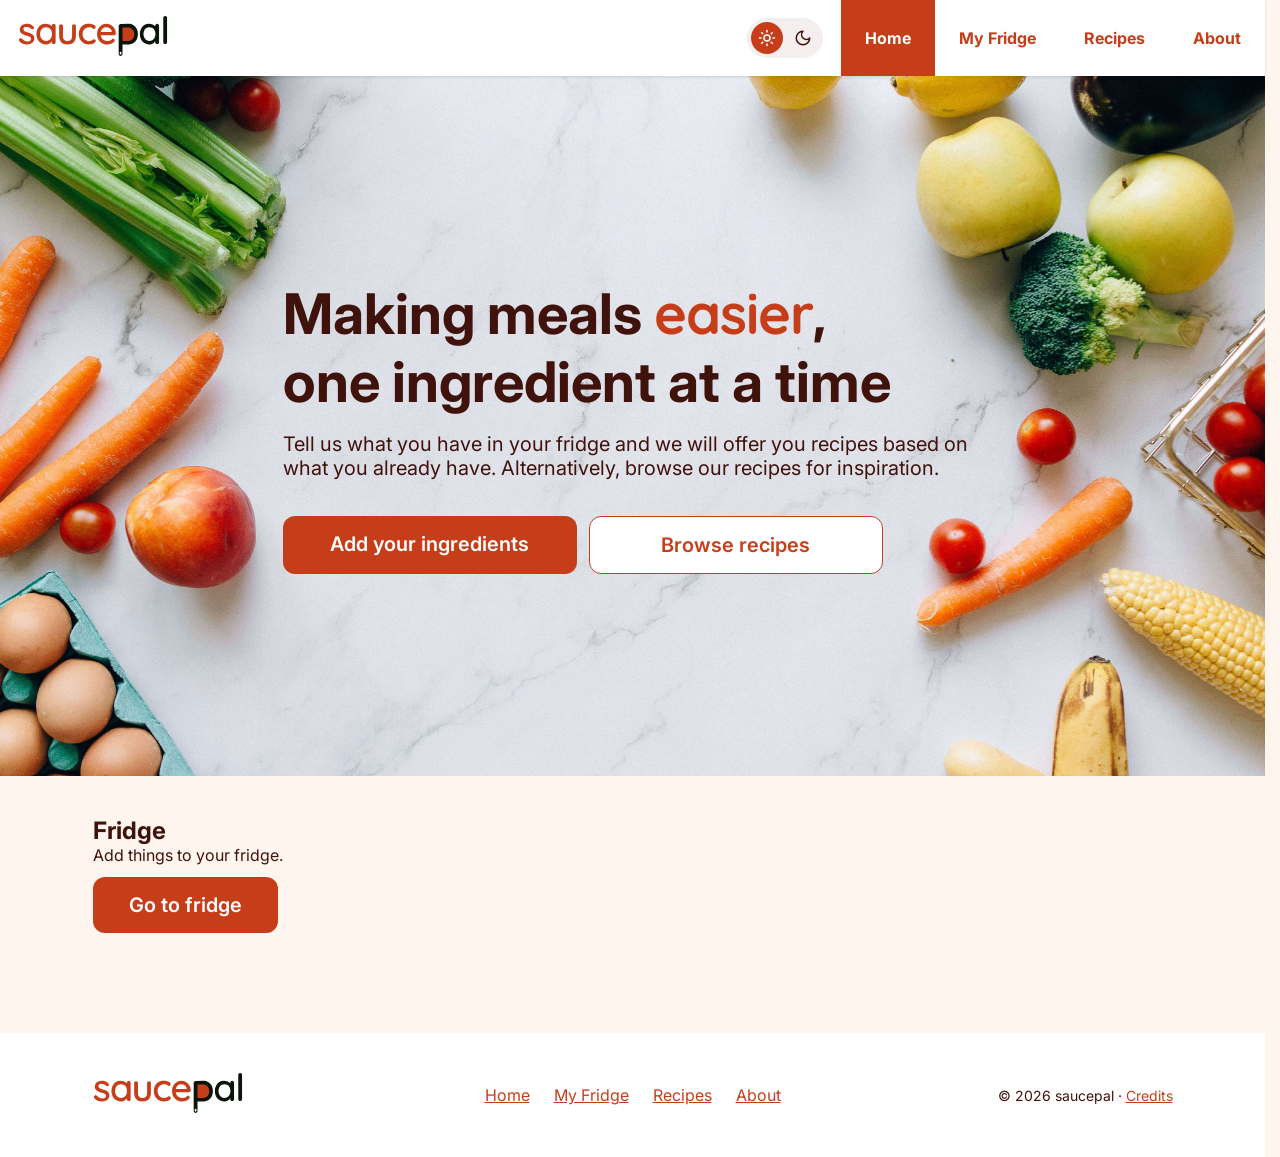
==== commit bf117254: "index page content updates" ====
--- a/index.html
+++ b/index.html
@@ -1,6 +1,7 @@
 <!doctype html>
 <html lang="en">
   <head>
+    <meta charset="UTF-8" />
     <link rel="preconnect" href="https://fonts.googleapis.com" />
     <link rel="preconnect" href="https://fonts.gstatic.com" crossorigin />
     <link
@@ -9,7 +10,8 @@
     />
 
     <title>saucepal</title>
-    <link rel="icon" type="image/x-icon" href="images/saucepal-favicon.png" />
+    <link rel="icon" type="image/svg+xml" href="images/saucepal-favicon.svg" />
+    <link rel="icon" type="image/png" href="images/saucepal-favicon.png" />
     <script src="shared.js"></script>
     <link rel="stylesheet" href="styles.css" />
     <meta name="viewport" content="width=device-width, initial-scale=1.0" />
@@ -163,15 +165,20 @@
         </p>
         <div class="button-container">
           <a class="primary-button" href="fridge.html">Add your ingredients</a>
-          <a
-            class="secondary-button"
-            href="https://youtu.be/dQw4w9WgXcQ?si=JjKWwc1chNcczQUa"
-            target="_blank"
-            >Browse recipes</a
-          >
+          <a class="secondary-button" href="recipes.html">Browse recipes</a>
         </div>
       </div>
     </section>
+    <div class="page-wrapper">
+      <div class="main-page-container">
+        <div class="main-page-image"></div>
+        <div class="main-page-description">
+          <h2>Fridge</h2>
+          <p>Add things to your fridge.</p>
+          <a class="primary-button" href="fridge.html">Go to fridge</a>
+        </div>
+      </div>
+    </div>
     <footer class="site-footer">
       <div class="page-wrapper footer-content">
         <div>
--- a/styles.css
+++ b/styles.css
@@ -145,6 +145,12 @@
   margin: 0 auto;
 }
 
+.about-miniatures {
+  display: flex;
+  align-items: center;
+  gap: 12px;
+}
+
 .about-miniature {
   padding: 12px;
   background-color: var(--page-bg);
@@ -197,9 +203,8 @@
 form {
   background-color: var(--surface);
   width: 100%;
-  border-radius: 0;
-  padding: 60px;
   height: fit-content;
+  border-radius: 20px;
 }
 
 form input {
@@ -289,6 +294,7 @@
 
 .error-button:focus-visible {
   outline: 3px solid var(--field-border-focus);
+  outline-offset: 2px;
 }
 
 .primary-button {
@@ -357,10 +363,9 @@
   color: var(--link);
 }
 
-.meal-name-handwritten {
-  text-transform: uppercase;
+.meal-name {
   font-size: 3rem;
-  font-family: "Quicksand", sans-serif;
+  font-family: "Inter", sans-serif;
   letter-spacing: -1px;
   color: var(--link);
 }
@@ -657,6 +662,12 @@
 
 .page-header-dark .breadcrumb li:not(:last-child)::after {
   color: var(--white);
+}
+
+.page-header-dark .breadcrumb a:focus-visible {
+  outline: 3px solid var(--primary-lighter-color);
+  outline-offset: 2px;
+  border-radius: 2px;
 }
 
 /* ---------- Breakpoints: headings, hero, forms, illustration ---------- */
@@ -734,7 +745,7 @@
 
 .quick-add {
   display: grid;
-  grid-template-columns: repeat(auto-fit, minmax(200px, 1fr));
+  grid-template-columns: repeat(auto-fit, minmax(180px, 1fr));
   column-gap: 12px;
   align-items: start;
   padding: 24px;
@@ -1229,12 +1240,6 @@
   margin: 0;
 }
 
-@media (min-width: 40em) {
-  form {
-    border-radius: 20px 0 0 20px;
-  }
-}
-
 .dialog {
   margin: auto;
   max-width: 420px;
@@ -1510,3 +1515,37 @@
 .item-expiry {
   font-size: 0.875rem;
 }
+
+.visually-hidden {
+  position: absolute;
+  width: 1px;
+  height: 1px;
+  padding: 0;
+  margin: -1px;
+  overflow: hidden;
+  clip: rect(0 0 0 0);
+  white-space: nowrap;
+  border: 0;
+}
+
+#text-search::-webkit-search-cancel-button {
+  -webkit-appearance: none;
+  display: none;
+}
+
+#text-search:placeholder-shown + #clear-search {
+  display: none;
+}
+
+.radio-buttons {
+  display: inline-flex;
+  grid-gap: 0 8px;
+}
+
+.radio-buttons label {
+  margin-right: 12px;
+}
+
+.radio-container {
+  padding: 0 24px 24px 24px;
+}
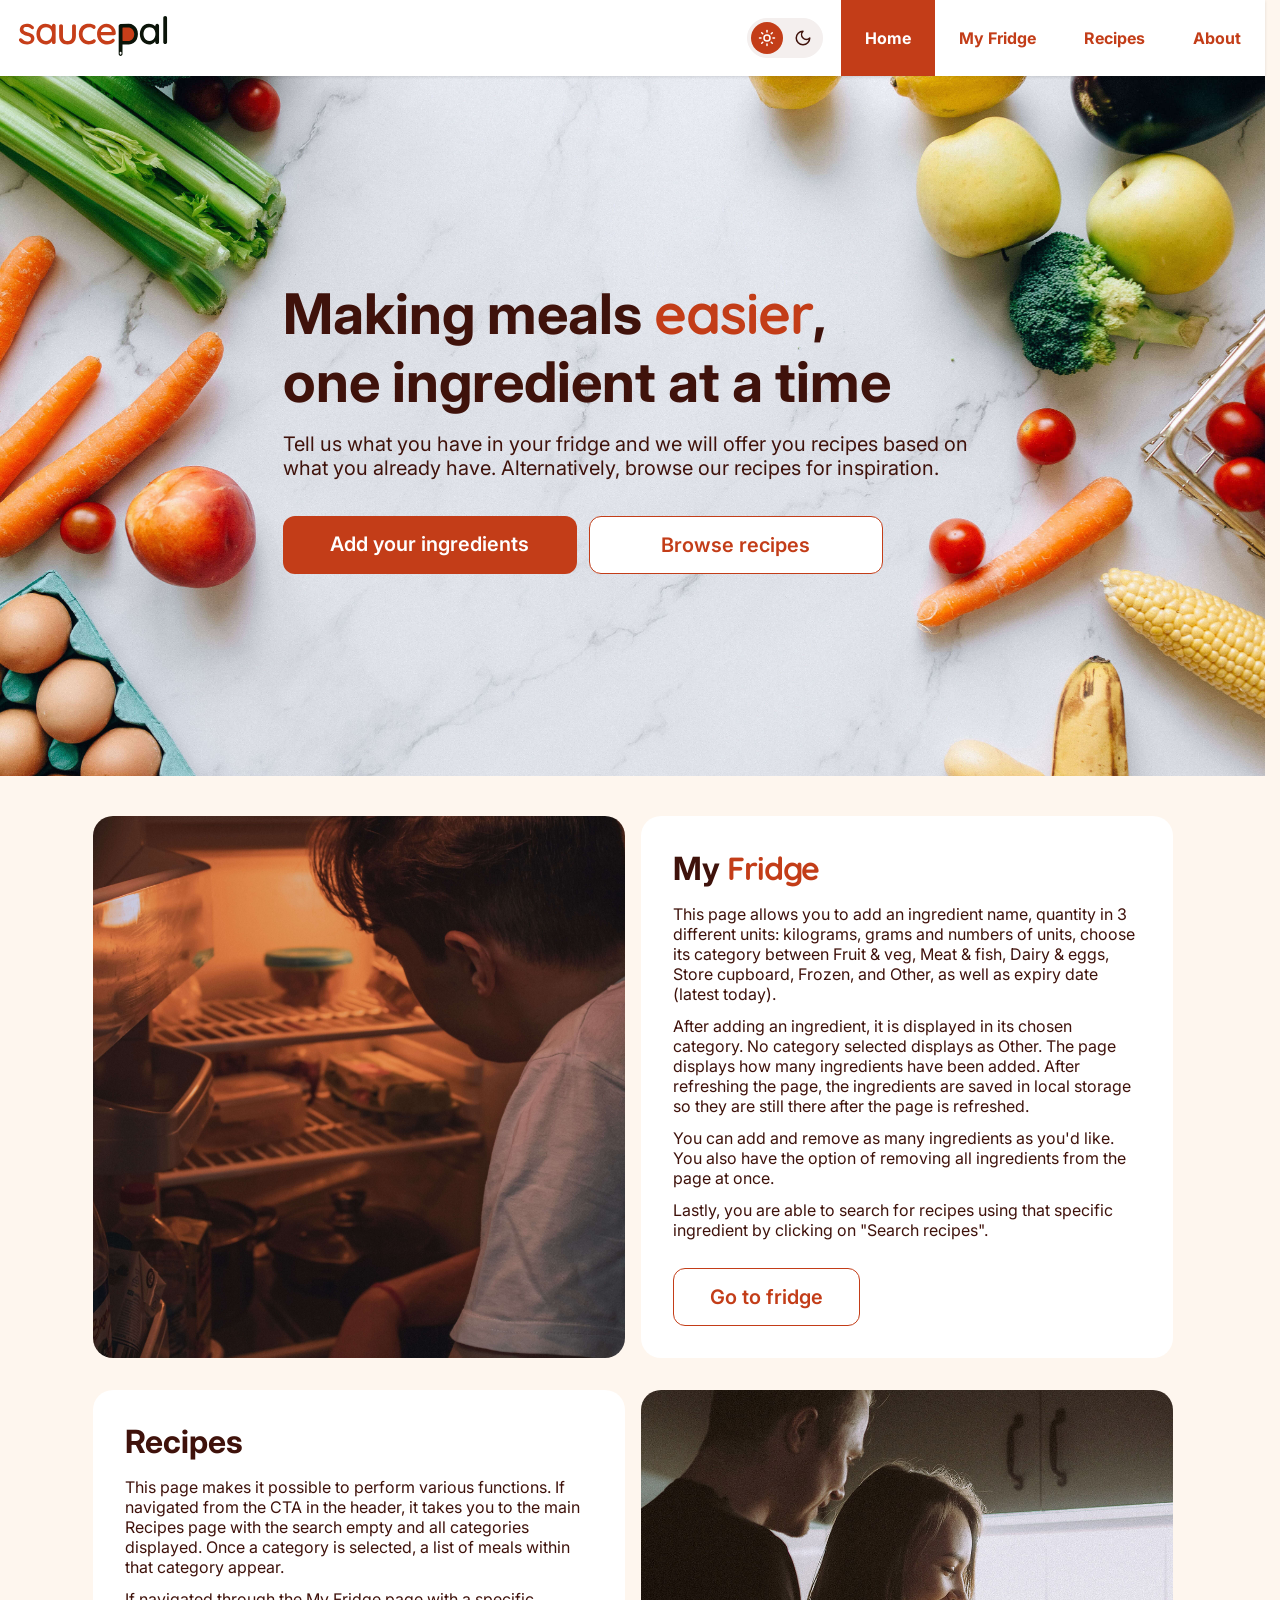
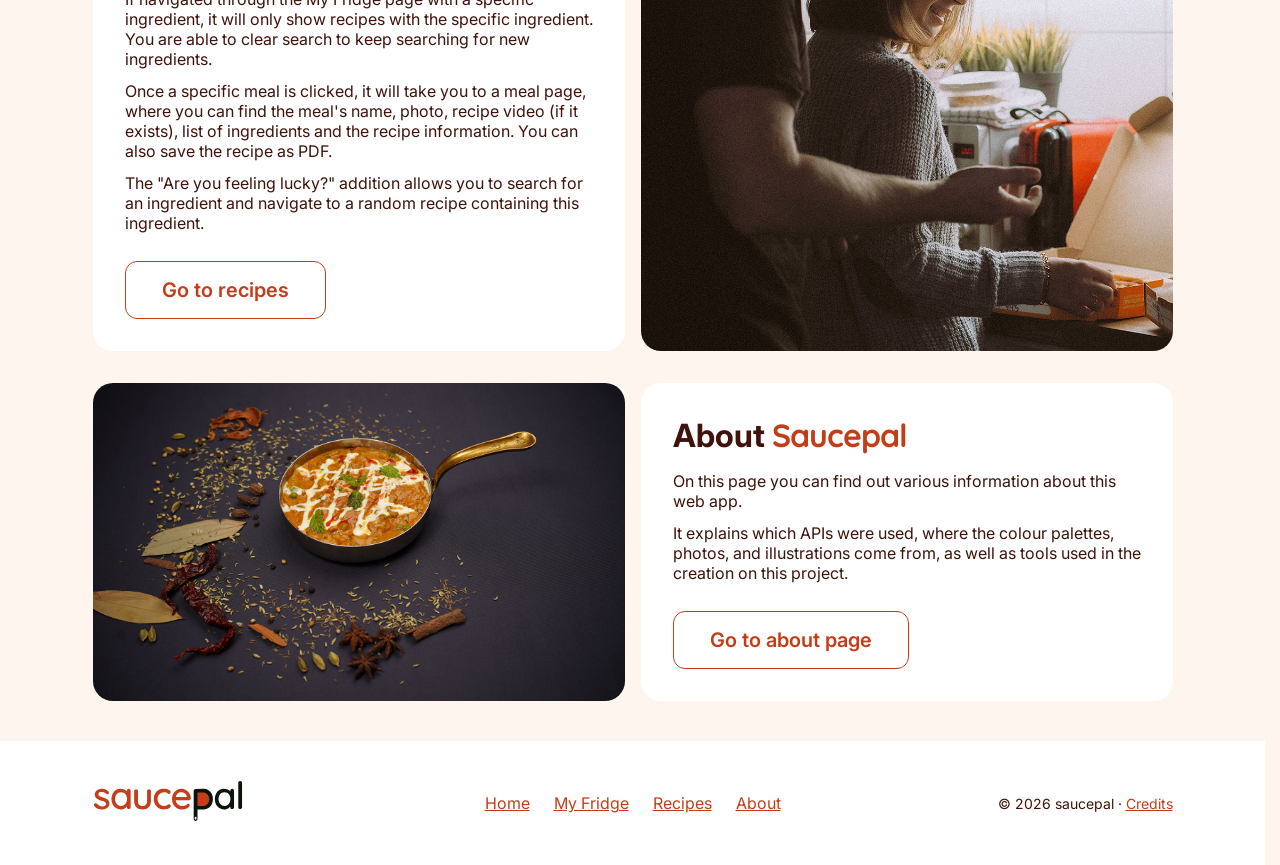
==== commit 72a4f709: "minor styling changes, mainly accessibility" ====
--- a/index.html
+++ b/index.html
@@ -9,7 +9,7 @@
       rel="stylesheet"
     />
 
-    <title>saucepal</title>
+    <title>Saucepal - Home</title>
     <link rel="icon" type="image/svg+xml" href="images/saucepal-favicon.svg" />
     <link rel="icon" type="image/png" href="images/saucepal-favicon.png" />
     <script src="shared.js"></script>
@@ -31,7 +31,7 @@
           <img
             class="logo logo-dark"
             src="images/saucepal-logo-dark.svg"
-            alt="Saucepal"
+            alt="Saucepal home"
           />
         </a>
         <div class="right-menu">
@@ -150,35 +150,128 @@
       </div>
     </header>
 
-    <!-- HERO BANNER -->
-    <!--Image source: https://www.pexels.com/photo/assorted-fruits-and-vegetables-on-a-marble-top-8939514/-->
-    <section class="hero-banner">
-      <div class="hero-content">
-        <h1>
-          Making meals <span class="handwritten">easier</span>, <br />
-          one ingredient at a time
-        </h1>
-        <p class="description">
-          Tell us what you have in your fridge and we will offer you recipes
-          based on what you already have. Alternatively, browse our recipes for
-          inspiration.
-        </p>
-        <div class="button-container">
-          <a class="primary-button" href="fridge.html">Add your ingredients</a>
-          <a class="secondary-button" href="recipes.html">Browse recipes</a>
+    <main id="main">
+      <!-- HERO BANNER -->
+      <!--Image source: https://www.pexels.com/photo/assorted-fruits-and-vegetables-on-a-marble-top-8939514/-->
+      <section class="hero-banner">
+        <div class="hero-content">
+          <h1>
+            Making meals <span class="handwritten">easier</span>, <br />
+            one ingredient at a time
+          </h1>
+          <p class="description">
+            Tell us what you have in your fridge and we will offer you recipes
+            based on what you already have. Alternatively, browse our recipes
+            for inspiration.
+          </p>
+          <div class="button-container">
+            <a class="primary-button" href="fridge.html"
+              >Add your ingredients</a
+            >
+            <a class="secondary-button" href="recipes.html">Browse recipes</a>
+          </div>
+        </div>
+      </section>
+      <div class="page-wrapper">
+        <!-- First section -->
+        <div class="main-page-container">
+          <div class="main-page-image">
+            <img
+              src="images/fridge-main.jpg"
+              alt="Person looking inside the fridge"
+            />
+          </div>
+          <div class="main-page-description">
+            <h2 class="page-description-header">
+              My <span class="handwritten">Fridge</span>
+            </h2>
+            <p>
+              This page allows you to add an ingredient name, quantity in 3
+              different units: kilograms, grams and numbers of units, choose its
+              category between Fruit & veg, Meat & fish, Dairy & eggs, Store
+              cupboard, Frozen, and Other, as well as expiry date (latest
+              today).
+            </p>
+            <p>
+              After adding an ingredient, it is displayed in its chosen
+              category. No category selected displays as Other. The page
+              displays how many ingredients have been added. After refreshing
+              the page, the ingredients are saved in local storage so they are
+              still there after the page is refreshed.
+            </p>
+            <p>
+              You can add and remove as many ingredients as you'd like. You also
+              have the option of removing all ingredients from the page at once.
+            </p>
+            <p>
+              Lastly, you are able to search for recipes using that specific
+              ingredient by clicking on "Search recipes".
+            </p>
+            <a class="secondary-button" href="fridge.html">Go to fridge</a>
+          </div>
+        </div>
+
+        <!-- Second section -->
+        <div class="main-page-container reverse">
+          <div class="main-page-image">
+            <img src="images/recipes.jpg" alt="Two people in the kitchen" />
+          </div>
+          <div class="main-page-description">
+            <h2 class="page-description-header">Recipes</h2>
+            <p>
+              This page makes it possible to perform various functions. If
+              navigated from the CTA in the header, it takes you to the main
+              Recipes page with the search empty and all categories displayed.
+              Once a category is selected, a list of meals within that category
+              appear.
+            </p>
+            <p>
+              If navigated through the My Fridge page with a specific
+              ingredient, it will only show recipes with the specific
+              ingredient. You are able to clear search to keep searching for new
+              ingredients.
+            </p>
+            <p>
+              Once a specific meal is clicked, it will take you to a meal page,
+              where you can find the meal's name, photo, recipe video (if it
+              exists), list of ingredients and the recipe information. You can
+              also save the recipe as PDF.
+            </p>
+            <p>
+              The "Are you feeling lucky?" addition allows you to search for an
+              ingredient and navigate to a random recipe containing this
+              ingredient.
+            </p>
+            <a class="secondary-button" href="recipes.html">Go to recipes</a>
+          </div>
+        </div>
+        <!-- Third section -->
+        <div class="main-page-container">
+          <div class="main-page-image">
+            <img
+              src="images/about.jpg"
+              alt="Indian curry served in bronze pan with decorations"
+            />
+          </div>
+          <div class="main-page-description">
+            <h2 class="page-description-header">
+              About <span class="handwritten">Saucepal</span>
+            </h2>
+            <p>
+              On this page you can find out various information about this web
+              app.
+            </p>
+            <p>
+              It explains which APIs were used, where the colour palettes,
+              photos, and illustrations come from, as well as tools used in the
+              creation on this project.
+            </p>
+            <a class="secondary-button" href="about.html">Go to about page</a>
+          </div>
         </div>
       </div>
-    </section>
-    <div class="page-wrapper">
-      <div class="main-page-container">
-        <div class="main-page-image"></div>
-        <div class="main-page-description">
-          <h2>Fridge</h2>
-          <p>Add things to your fridge.</p>
-          <a class="primary-button" href="fridge.html">Go to fridge</a>
-        </div>
-      </div>
-    </div>
+    </main>
+
     <footer class="site-footer">
       <div class="page-wrapper footer-content">
         <div>
--- a/styles.css
+++ b/styles.css
@@ -9,7 +9,7 @@
 :root {
   --page-background-color: #fef6ee;
   --white: #ffffff;
-  --primary-color: #c63e19;
+  --primary-color: #c33d18;
   --primary-darker-color: #762918;
   --primary-lighter-color: #f9d1af;
   --primary-lightest-color: #fcead8;
@@ -670,23 +670,6 @@
   border-radius: 2px;
 }
 
-/* ---------- Breakpoints: headings, hero, forms, illustration ---------- */
-@media (min-width: 25em) {
-  .hero-content {
-    padding-top: 0;
-  }
-
-  form {
-    border-radius: 20px;
-  }
-}
-
-@media (min-width: 73em) {
-  .header-svg {
-    display: block;
-  }
-}
-
 /* ---------- Menu links ---------- */
 li.menu-link {
   padding: 0;
@@ -797,53 +780,6 @@
   list-style: none;
 }
 
-@media (min-width: 40em) {
-  .shelf li {
-    grid-template-columns: 1fr auto;
-    gap: 18px;
-  }
-}
-
-@media (min-width: 40em) {
-  h1 {
-    font-size: 3.5rem;
-  }
-
-  .hero-banner {
-    background-position: center;
-    background-color: transparent;
-    background-blend-mode: normal;
-    min-height: 700px;
-    padding: 100px;
-  }
-}
-
-@media (prefers-reduced-motion: reduce) {
-  html {
-    scroll-behavior: auto;
-  }
-
-  .toast {
-    transition: opacity 0.3s ease;
-    transform: translate(-50%, 0);
-  }
-
-  .category-card:hover img,
-  .category-list a:focus-visible img,
-  .meal:hover img {
-    transform: none;
-  }
-
-  .category-card img,
-  .meal img {
-    transition: none;
-  }
-  .toast {
-    transition: opacity 0.3s ease;
-    transform: translate(-50%, 0);
-  }
-}
-
 .fridge-page .page-wrapper {
   max-width: 1100px;
   margin: 0 auto;
@@ -1175,16 +1111,6 @@
   display: block;
 }
 
-@media (min-width: 50em) {
-  .recipe-header {
-    grid-template-columns: repeat(2, minmax(0, 1fr));
-  }
-
-  .meal-main-photo {
-    aspect-ratio: auto;
-  }
-}
-
 .recipe {
   white-space: pre-line;
 }
@@ -1207,7 +1133,6 @@
 .site-footer {
   background-color: var(--surface);
   color: var(--text);
-  margin-top: 60px;
 }
 
 .footer-content {
@@ -1361,6 +1286,30 @@
 }
 
 @media (prefers-reduced-motion: reduce) {
+  html {
+    scroll-behavior: auto;
+  }
+
+  .toast {
+    transition: opacity 0.3s ease;
+    transform: translate(-50%, 0);
+  }
+
+  .category-card:hover img,
+  .category-list a:focus-visible img,
+  .meal:hover img {
+    transform: none;
+  }
+
+  .category-card img,
+  .meal img {
+    transition: none;
+  }
+  .toast {
+    transition: opacity 0.3s ease;
+    transform: translate(-50%, 0);
+  }
+
   .theme-toggle.is-ready::before,
   .theme-toggle.is-ready .toggle-icon {
     transition: none;
@@ -1379,20 +1328,6 @@
     background-image: url("images/hero-banner-dark.jpg");
     background-color: rgb(28 18 16 / 0.6);
     background-blend-mode: darken;
-  }
-}
-
-@media (min-width: 28em) {
-  :root[data-theme="dark"] .hero-banner {
-    background-color: transparent;
-    background-blend-mode: normal;
-  }
-}
-
-@media (min-width: 28em) and (prefers-color-scheme: dark) {
-  :root:not([data-theme="light"]) .hero-banner {
-    background-color: transparent;
-    background-blend-mode: normal;
   }
 }
 
@@ -1454,58 +1389,6 @@
   display: block;
 }
 
-/* ---------- Desktop menu ---------- */
-@media (min-width: 46em) {
-  .menu-container {
-    flex-wrap: nowrap;
-  }
-
-  .right-menu,
-  .main-nav {
-    display: flex;
-    align-items: stretch;
-  }
-
-  .main-nav {
-    flex-basis: auto;
-  }
-
-  .theme-toggle {
-    margin-left: 18px;
-  }
-
-  .menu-toggle {
-    display: none;
-  }
-
-  .menu-links {
-    display: flex;
-    width: auto;
-    flex-direction: row;
-    flex-wrap: nowrap;
-    align-items: stretch;
-    border-top: none;
-  }
-
-  .footer-content {
-    grid-template-columns: 1fr auto 1fr;
-    justify-items: normal;
-  }
-
-  .footer-links {
-    flex-direction: row;
-    flex-wrap: wrap;
-    align-items: normal;
-    justify-content: center;
-    gap: 8px 24px;
-  }
-
-  .footer-credits {
-    justify-self: end;
-    text-align: right;
-  }
-}
-
 .item-text {
   display: flex;
   flex-direction: column;
@@ -1549,3 +1432,171 @@
 .radio-container {
   padding: 0 24px 24px 24px;
 }
+
+.main-page-container {
+  display: grid;
+  grid-template-columns: repeat(auto-fit, minmax(min(100%, 20rem), 1fr));
+  gap: 1rem;
+}
+
+.main-page-image {
+  position: relative;
+  min-height: 15rem;
+}
+
+.main-page-image img {
+  position: absolute;
+  inset: 0;
+  width: 100%;
+  height: 100%;
+  object-fit: cover;
+  border-radius: 20px;
+}
+
+.main-page-description {
+  padding: 32px;
+  border-radius: 20px;
+  background-color: var(--surface);
+}
+
+.page-description-header {
+  font-size: 2rem;
+  margin-bottom: 16px;
+}
+
+.main-page-description .secondary-button {
+  margin-top: 16px;
+}
+
+.main-page-container.reverse {
+  direction: rtl;
+}
+
+.main-page-container.reverse > * {
+  direction: ltr;
+}
+
+.main-page-container + .main-page-container {
+  margin-top: 2rem;
+}
+
+fieldset {
+  border: none;
+}
+
+legend {
+  margin-bottom: 16px;
+}
+
+/* ---------- Media queries ---------- */
+
+@media (min-width: 25em) {
+  .hero-content {
+    padding-top: 0;
+  }
+
+  form {
+    border-radius: 20px;
+  }
+}
+
+@media (min-width: 28em) {
+  :root[data-theme="dark"] .hero-banner {
+    background-color: transparent;
+    background-blend-mode: normal;
+  }
+}
+
+@media (min-width: 28em) and (prefers-color-scheme: dark) {
+  :root:not([data-theme="light"]) .hero-banner {
+    background-color: transparent;
+    background-blend-mode: normal;
+  }
+}
+
+@media (min-width: 40em) {
+  h1 {
+    font-size: 3.5rem;
+  }
+
+  .hero-banner {
+    background-position: center;
+    background-color: transparent;
+    background-blend-mode: normal;
+    min-height: 700px;
+    padding: 100px;
+  }
+
+  .shelf li {
+    grid-template-columns: 1fr auto;
+    gap: 18px;
+  }
+}
+
+/* ---------- Desktop menu ---------- */
+@media (min-width: 46em) {
+  .menu-container {
+    flex-wrap: nowrap;
+  }
+
+  .right-menu,
+  .main-nav {
+    display: flex;
+    align-items: stretch;
+  }
+
+  .main-nav {
+    flex-basis: auto;
+  }
+
+  .theme-toggle {
+    margin-left: 18px;
+  }
+
+  .menu-toggle {
+    display: none;
+  }
+
+  .menu-links {
+    display: flex;
+    width: auto;
+    flex-direction: row;
+    flex-wrap: nowrap;
+    align-items: stretch;
+    border-top: none;
+  }
+
+  .footer-content {
+    grid-template-columns: 1fr auto 1fr;
+    justify-items: normal;
+  }
+
+  .footer-links {
+    flex-direction: row;
+    flex-wrap: wrap;
+    align-items: normal;
+    justify-content: center;
+    gap: 8px 24px;
+  }
+
+  .footer-credits {
+    justify-self: end;
+    text-align: right;
+  }
+}
+
+@media (min-width: 50em) {
+  .recipe-header {
+    grid-template-columns: repeat(2, minmax(0, 1fr));
+  }
+
+  .meal-main-photo {
+    aspect-ratio: auto;
+  }
+}
+
+@media (min-width: 73em) {
+  .header-svg {
+    display: block;
+  }
+}
